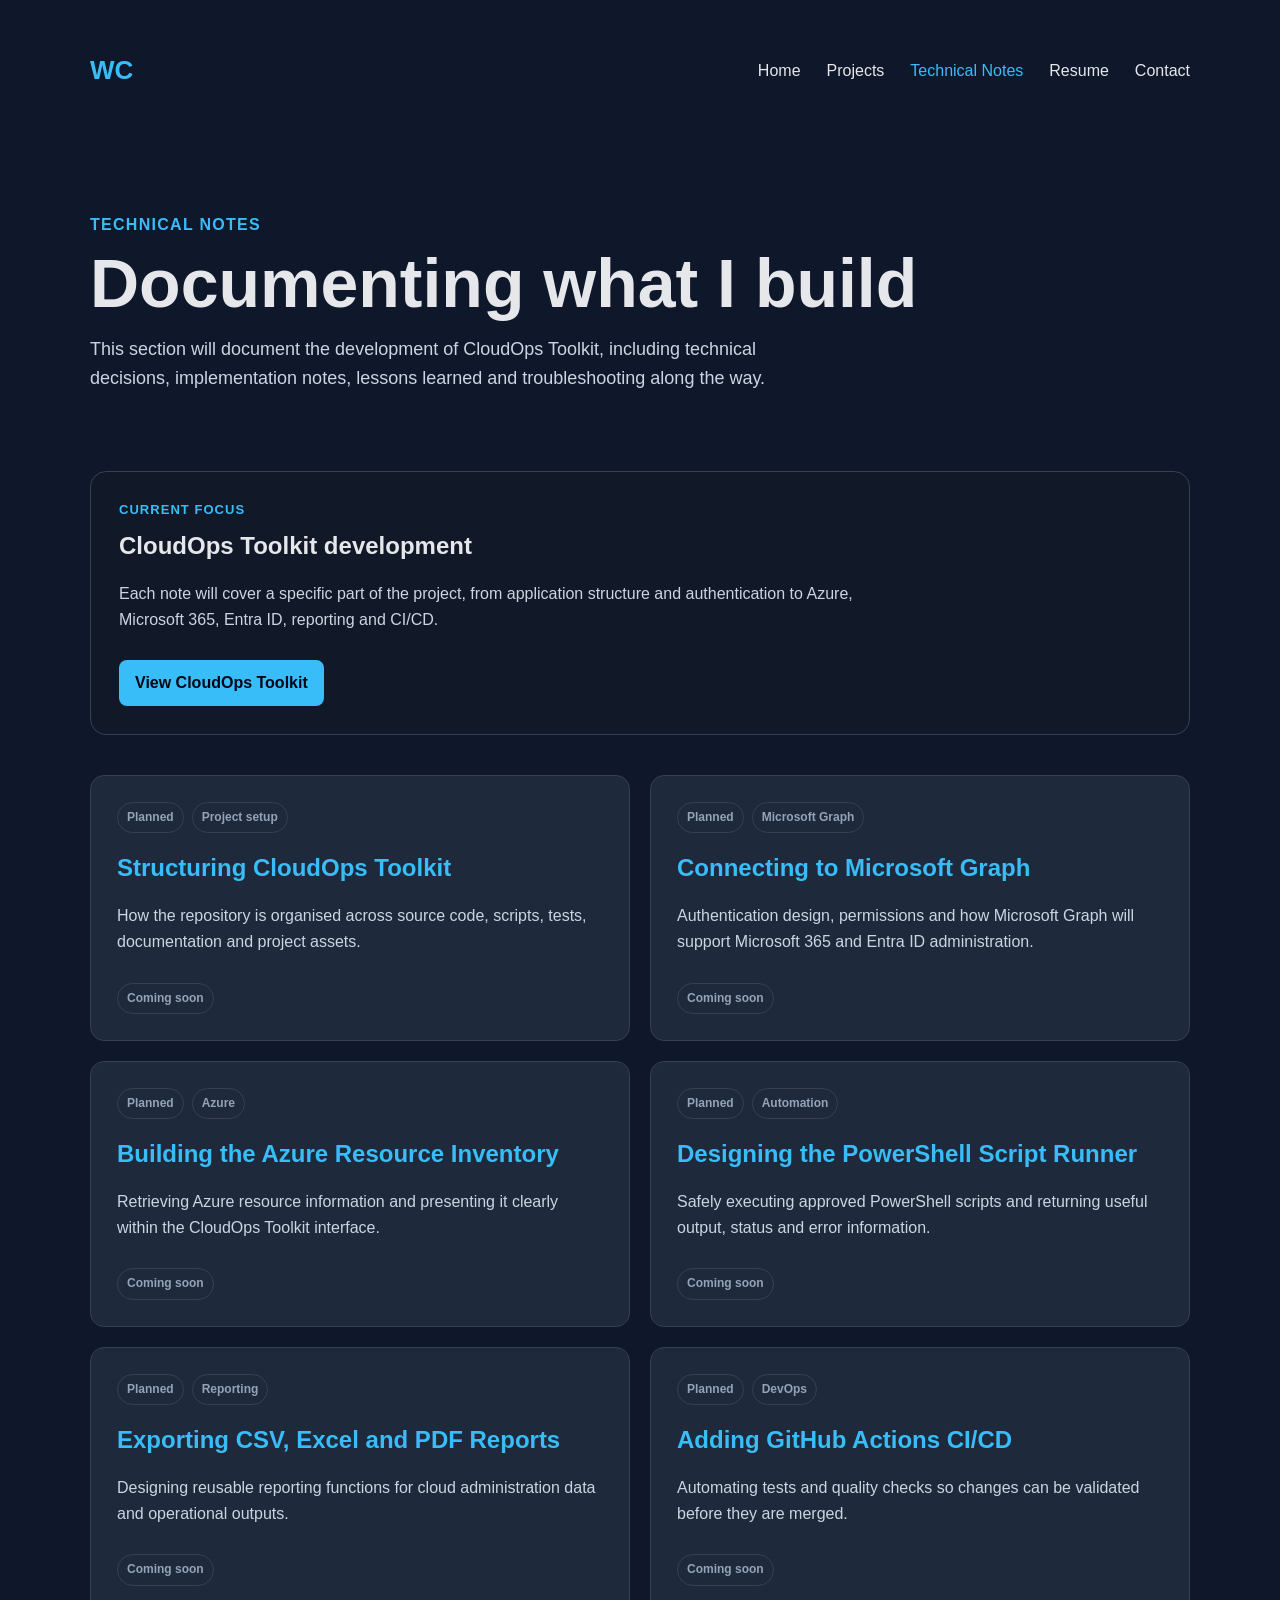
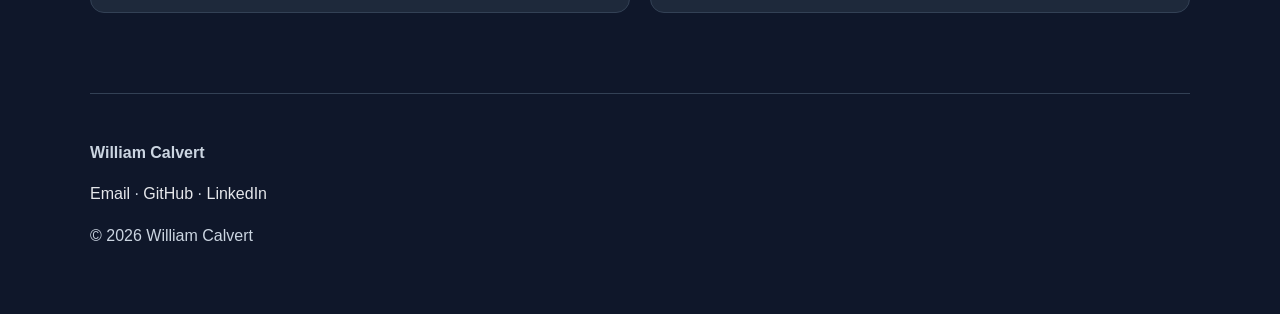
==== blog.html @ 7871020f "Build technical notes page" ====
<!DOCTYPE html>
<html lang="en">
<head>
  <meta charset="UTF-8" />
  <meta name="viewport" content="width=device-width, initial-scale=1.0" />

  <meta
    name="description"
    content="Technical notes by William Calvert covering CloudOps Toolkit, Azure, Microsoft 365, Entra ID, automation and infrastructure."
  />

  <title>Technical Notes | William Calvert</title>
  <link rel="stylesheet" href="style.css" />
</head>

<body>

  <main class="container">

    <nav>
      <a href="index.html" class="logo" aria-label="William Calvert homepage">
        WC
      </a>

      <ul>
        <li><a href="index.html">Home</a></li>
        <li><a href="projects.html">Projects</a></li>
        <li><a href="blog.html" aria-current="page">Technical Notes</a></li>
        <li><a href="resume.html">Resume</a></li>
        <li><a href="contact.html">Contact</a></li>
      </ul>
    </nav>

    <section class="page-header">
      <p class="eyebrow">Technical notes</p>

      <h1>Documenting what I build</h1>

      <p class="intro">
        This section will document the development of CloudOps Toolkit,
        including technical decisions, implementation notes, lessons learned
        and troubleshooting along the way.
      </p>
    </section>

    <section class="notes-intro">
      <p class="section-label">Current focus</p>
      <h2>CloudOps Toolkit development</h2>

      <p>
        Each note will cover a specific part of the project, from application
        structure and authentication to Azure, Microsoft 365, Entra ID,
        reporting and CI/CD.
      </p>

      <a href="projects/cloudops-toolkit.html" class="btn">
        View CloudOps Toolkit
      </a>
    </section>

    <section class="notes-grid">

      <article class="note-card">
        <div class="note-meta">
          <span>Planned</span>
          <span>Project setup</span>
        </div>

        <h2>Structuring CloudOps Toolkit</h2>

        <p>
          How the repository is organised across source code, scripts,
          tests, documentation and project assets.
        </p>

        <span class="note-status">Coming soon</span>
      </article>

      <article class="note-card">
        <div class="note-meta">
          <span>Planned</span>
          <span>Microsoft Graph</span>
        </div>

        <h2>Connecting to Microsoft Graph</h2>

        <p>
          Authentication design, permissions and how Microsoft Graph will
          support Microsoft 365 and Entra ID administration.
        </p>

        <span class="note-status">Coming soon</span>
      </article>

      <article class="note-card">
        <div class="note-meta">
          <span>Planned</span>
          <span>Azure</span>
        </div>

        <h2>Building the Azure Resource Inventory</h2>

        <p>
          Retrieving Azure resource information and presenting it clearly
          within the CloudOps Toolkit interface.
        </p>

        <span class="note-status">Coming soon</span>
      </article>

      <article class="note-card">
        <div class="note-meta">
          <span>Planned</span>
          <span>Automation</span>
        </div>

        <h2>Designing the PowerShell Script Runner</h2>

        <p>
          Safely executing approved PowerShell scripts and returning useful
          output, status and error information.
        </p>

        <span class="note-status">Coming soon</span>
      </article>

      <article class="note-card">
        <div class="note-meta">
          <span>Planned</span>
          <span>Reporting</span>
        </div>

        <h2>Exporting CSV, Excel and PDF Reports</h2>

        <p>
          Designing reusable reporting functions for cloud administration
          data and operational outputs.
        </p>

        <span class="note-status">Coming soon</span>
      </article>

      <article class="note-card">
        <div class="note-meta">
          <span>Planned</span>
          <span>DevOps</span>
        </div>

        <h2>Adding GitHub Actions CI/CD</h2>

        <p>
          Automating tests and quality checks so changes can be validated
          before they are merged.
        </p>

        <span class="note-status">Coming soon</span>
      </article>

    </section>

    <footer>
      <p><strong>William Calvert</strong></p>

      <p>
        <a href="mailto:William-calvert@hotmail.co.uk">Email</a>
        ·
        <a
          href="https://github.com/Mysticeel"
          target="_blank"
          rel="noopener noreferrer"
        >
          GitHub
        </a>
        ·
        <a
          href="https://www.linkedin.com/in/william-calvert-b155931b8"
          target="_blank"
          rel="noopener noreferrer"
        >
          LinkedIn
        </a>
      </p>

      <p>© 2026 William Calvert</p>
    </footer>

  </main>

</body>
</html>
---- style.css ----
* {
  box-sizing: border-box;
}

html {
  scroll-behavior: smooth;
}

body {
  margin: 0;
  font-family: Arial, Helvetica, sans-serif;
  background: #0f172a;
  color: #e5e7eb;
  line-height: 1.6;
}

img {
  max-width: 100%;
}

.container {
  width: min(1100px, 92%);
  margin: 0 auto;
  padding: 50px 0;
}

/* Navigation */

nav {
  display: flex;
  justify-content: space-between;
  align-items: center;
  gap: 24px;
  margin-bottom: 80px;
}

.logo {
  color: #38bdf8;
  font-size: 26px;
  font-weight: 700;
  text-decoration: none;
}

nav ul {
  display: flex;
  flex-wrap: wrap;
  gap: 26px;
  margin: 0;
  padding: 0;
  list-style: none;
}

nav a,
footer a {
  color: #e5e7eb;
  text-decoration: none;
}

nav a:hover,
nav a[aria-current="page"],
footer a:hover {
  color: #38bdf8;
}

/* Typography */

.eyebrow,
.section-label {
  color: #38bdf8;
  font-weight: 700;
  letter-spacing: 0.08em;
  text-transform: uppercase;
}

.eyebrow {
  margin: 0 0 12px;
}

.section-label {
  margin: 0 0 6px;
  font-size: 13px;
}

h1 {
  margin: 0;
  font-size: clamp(46px, 7vw, 78px);
  line-height: 1;
}

h2 {
  margin-top: 70px;
  padding-bottom: 12px;
  border-bottom: 1px solid #334155;
}

h3 {
  margin-top: 0;
}

.intro {
  max-width: 720px;
  color: #cbd5e1;
  font-size: 18px;
}

/* Buttons and links */

.buttons {
  display: flex;
  flex-wrap: wrap;
  gap: 12px;
  margin-top: 28px;
}

.btn {
  display: inline-block;
  padding: 10px 16px;
  border-radius: 8px;
  background: #38bdf8;
  color: #020617;
  font-weight: 700;
  text-decoration: none;
  transition: 0.2s ease;
}

.btn.secondary {
  border: 1px solid #475569;
  background: transparent;
  color: #e5e7eb;
}

.btn:hover {
  transform: translateY(-2px);
}

.text-link,
.project-link {
  color: #38bdf8;
  font-weight: 700;
  text-decoration: none;
}

.project-link {
  display: inline-block;
  margin-top: 18px;
}

.text-link:hover,
.project-link:hover {
  text-decoration: underline;
}

/* Homepage hero */

.hero {
  display: grid;
  grid-template-columns: minmax(0, 2fr) minmax(260px, 1fr);
  gap: 50px;
  align-items: center;
  padding: 70px 0;
}

.hero-text {
  min-width: 0;
}

.status-card,
.card,
.highlight-card,
.timeline-item,
.cert {
  padding: 22px;
  border: 1px solid #334155;
  border-radius: 14px;
  background: #1e293b;
  transition: 0.2s ease;
}

.status-card:hover,
.card:hover,
.highlight-card:hover,
.timeline-item:hover,
.cert:hover {
  transform: translateY(-4px);
  border-color: #38bdf8;
}

.status-dot {
  color: #38bdf8;
  font-weight: 700;
}

.status-card h2 {
  margin-top: 18px;
  padding: 0;
  border: 0;
  font-size: 22px;
}

.status-card p,
.card p,
.highlight-card p,
.timeline-item p,
.cert p,
footer {
  color: #cbd5e1;
}

/* About section */

.about-section {
  display: grid;
  grid-template-columns: minmax(220px, 320px) 1fr;
  gap: 50px;
  align-items: center;
  margin-top: 70px;
}

.about-image-wrapper {
  padding: 10px;
  border: 1px solid #334155;
  border-radius: 16px;
  background: #1e293b;
}

.about-image {
  display: block;
  width: 100%;
  aspect-ratio: 1 / 1;
  border-radius: 10px;
  object-fit: cover;
  filter: grayscale(100%);
}

.about-content h2 {
  margin-top: 0;
}

.about-content p {
  color: #cbd5e1;
  font-size: 17px;
}

/* Section headings */

.section-heading {
  display: flex;
  justify-content: space-between;
  align-items: end;
  gap: 24px;
  margin-top: 70px;
  padding-bottom: 12px;
  border-bottom: 1px solid #334155;
}

.section-heading h2 {
  margin: 0;
  padding: 0;
  border: 0;
}

/* Grids */

.stack-grid,
.expertise-grid,
.highlight-grid,
.cert-grid {
  display: grid;
  gap: 20px;
  margin-top: 30px;
}

.stack-grid {
  grid-template-columns: repeat(auto-fit, minmax(150px, 1fr));
  gap: 15px;
  margin-top: 25px;
}

.expertise-grid,
.highlight-grid {
  grid-template-columns: repeat(auto-fit, minmax(280px, 1fr));
}

.cert-grid {
  grid-template-columns: repeat(auto-fit, minmax(220px, 1fr));
}

.stack-item {
  padding: 14px;
  border: 1px solid #334155;
  border-radius: 10px;
  background: #111827;
  text-align: center;
  font-weight: 600;
  transition: 0.2s ease;
}

.stack-item:hover {
  transform: translateY(-3px);
  border-color: #38bdf8;
  color: #38bdf8;
}

/* Tags */

.tags {
  display: flex;
  flex-wrap: wrap;
  gap: 8px;
  margin-top: 14px;
}

.tags span {
  padding: 5px 9px;
  border: 1px solid #334155;
  border-radius: 999px;
  color: #38bdf8;
  font-size: 13px;
}

.large-tags span {
  padding: 8px 12px;
  font-size: 14px;
}

/* Timeline */

.timeline {
  display: grid;
  gap: 18px;
  margin-top: 30px;
}

.timeline-item span {
  color: #38bdf8;
  font-weight: 700;
}

.cert h3,
.card h3,
.highlight-card h3,
.timeline-item h3,
.status-card h3 {
  color: #38bdf8;
}

/* Certifications */

.cert span {
  display: inline-block;
  margin-top: 12px;
  padding: 6px 12px;
  border-radius: 999px;
  font-size: 13px;
  font-weight: 600;
}

.completed span {
  background: #14532d;
  color: #bbf7d0;
}

.progress span {
  background: #78350f;
  color: #fde68a;
}

.planned span {
  background: #1e3a8a;
  color: #bfdbfe;
}

/* Standard page header */

.page-header,
.project-hero {
  max-width: 900px;
  padding: 40px 0 20px;
}

.page-header h1,
.project-hero h1 {
  font-size: clamp(42px, 6vw, 68px);
}

/* Projects page */

.project-summary {
  display: grid;
  grid-template-columns: minmax(0, 1fr) auto;
  gap: 40px;
  align-items: center;
  margin-top: 40px;
  padding: 36px;
  border: 1px solid #334155;
  border-radius: 18px;
  background: #1e293b;
  transition: 0.25s ease;
}

.project-summary:hover {
  transform: translateY(-4px);
  border-color: #38bdf8;
}

.project-summary > div:first-child {
  max-width: 780px;
}

.project-summary h2 {
  margin: 0;
  padding: 0;
  border: 0;
  color: #38bdf8;
}

.project-summary p {
  color: #cbd5e1;
}

.featured-project {
  border-color: #0ea5e9;
}

.project-actions {
  display: flex;
  flex-direction: column;
  gap: 14px;
  min-width: 180px;
}

/* CloudOps Toolkit detail page */

.project-detail {
  max-width: 900px;
  margin-top: 70px;
}

.project-detail h2 {
  margin-bottom: 20px;
}

.project-detail p,
.project-detail li {
  color: #cbd5e1;
}

.detail-list {
  margin: 0;
  padding-left: 20px;
  color: #cbd5e1;
}

.detail-list li {
  margin-bottom: 8px;
}

.module-grid {
  display: grid;
  grid-template-columns: repeat(auto-fit, minmax(220px, 1fr));
  gap: 14px;
  margin-top: 24px;
}

.module-card {
  padding: 16px;
  border: 1px solid #334155;
  border-radius: 10px;
  background: #111827;
  transition: 0.2s ease;
}

.module-card:hover {
  transform: translateY(-3px);
  border-color: #38bdf8;
}

.code-block {
  overflow-x: auto;
  padding: 22px;
  border: 1px solid #334155;
  border-radius: 12px;
  background: #020617;
  color: #cbd5e1;
  line-height: 1.7;
}

/* Footer */

footer {
  margin-top: 80px;
  padding-top: 30px;
  border-top: 1px solid #334155;
}

/* Responsive */

@media (max-width: 800px) {
  nav {
    flex-direction: column;
    align-items: flex-start;
    margin-bottom: 40px;
  }

  nav ul {
    gap: 16px;
  }

  .hero {
    grid-template-columns: 1fr;
    padding: 40px 0;
  }

  .about-section {
    grid-template-columns: 1fr;
  }

  .about-image-wrapper {
    max-width: 320px;
  }
}

@media (max-width: 700px) {
  .project-summary {
    grid-template-columns: 1fr;
    padding: 24px;
  }

  .project-actions {
    width: 100%;
  }

  .project-actions .btn {
    text-align: center;
  }
}

@media (max-width: 650px) {
  .container {
    width: min(94%, 1100px);
    padding: 28px 0;
  }

  h1 {
    font-size: 44px;
  }

  h2 {
    margin-top: 54px;
  }

  .section-heading {
    flex-direction: column;
    align-items: flex-start;
  }

  .expertise-grid,
  .highlight-grid,
  .cert-grid {
    grid-template-columns: 1fr;
  }
}

.resume-section {
  max-width: 950px;
  margin-top: 70px;
}

.resume-section > p {
  color: #cbd5e1;
}

.resume-role {
  margin-top: 24px;
  padding: 26px;
  border: 1px solid #334155;
  border-radius: 14px;
  background: #1e293b;
}

.resume-role-header {
  display: flex;
  justify-content: space-between;
  align-items: flex-start;
  gap: 24px;
  margin-bottom: 18px;
}

.resume-role-header h3 {
  margin-bottom: 2px;
  color: #38bdf8;
}

.resume-role-header span {
  color: #94a3b8;
  font-weight: 700;
  white-space: nowrap;
}

.company-name {
  margin: 0;
  color: #cbd5e1;
}

.resume-skills-grid {
  display: grid;
  grid-template-columns: repeat(auto-fit, minmax(260px, 1fr));
  gap: 18px;
  margin-top: 28px;
}

.resume-skill-group {
  padding: 20px;
  border: 1px solid #334155;
  border-radius: 12px;
  background: #111827;
}

.resume-skill-group h3 {
  color: #38bdf8;
}

.resume-skill-group p {
  margin-bottom: 0;
  color: #cbd5e1;
}

@media (max-width: 700px) {
  .resume-role-header {
    flex-direction: column;
    gap: 6px;
  }

  .resume-role-header span {
    white-space: normal;
  }
}

.contact-grid {
  display: grid;
  grid-template-columns: repeat(2, minmax(0, 1fr));
  gap: 20px;
  margin-top: 40px;
}

.contact-card {
  padding: 26px;
  border: 1px solid #334155;
  border-radius: 14px;
  background: #1e293b;
  transition: 0.2s ease;
}

.contact-card:hover {
  transform: translateY(-4px);
  border-color: #38bdf8;
}

.contact-card h2 {
  margin: 0 0 12px;
  padding: 0;
  border: 0;
  color: #38bdf8;
  font-size: 24px;
}

.contact-card p {
  color: #cbd5e1;
}

.contact-card .btn {
  margin-top: 12px;
}

.contact-cta {
  margin-top: 70px;
  padding: 30px;
  border: 1px solid #334155;
  border-radius: 16px;
  background: #111827;
}

.contact-cta h2 {
  margin: 0;
  padding: 0;
  border: 0;
}

.contact-cta > p:not(.section-label) {
  max-width: 750px;
  color: #cbd5e1;
}

@media (max-width: 700px) {
  .contact-grid {
    grid-template-columns: 1fr;
  }
}

.notes-intro {
  margin-top: 40px;
  padding: 28px;
  border: 1px solid #334155;
  border-radius: 16px;
  background: #111827;
}

.notes-intro h2 {
  margin: 0 0 12px;
  padding: 0;
  border: 0;
}

.notes-intro p:not(.section-label) {
  max-width: 780px;
  color: #cbd5e1;
}

.notes-intro .btn {
  margin-top: 12px;
}

.notes-grid {
  display: grid;
  grid-template-columns: repeat(2, minmax(0, 1fr));
  gap: 20px;
  margin-top: 40px;
}

.note-card {
  padding: 26px;
  border: 1px solid #334155;
  border-radius: 14px;
  background: #1e293b;
  transition: 0.2s ease;
}

.note-card:hover {
  transform: translateY(-4px);
  border-color: #38bdf8;
}

.note-card h2 {
  margin: 16px 0 10px;
  padding: 0;
  border: 0;
  color: #38bdf8;
  font-size: 24px;
}

.note-card p {
  color: #cbd5e1;
}

.note-meta {
  display: flex;
  flex-wrap: wrap;
  gap: 8px;
}

.note-meta span,
.note-status {
  display: inline-block;
  padding: 5px 9px;
  border: 1px solid #334155;
  border-radius: 999px;
  color: #94a3b8;
  font-size: 12px;
  font-weight: 700;
}

.note-status {
  margin-top: 12px;
}

@media (max-width: 700px) {
  .notes-grid {
    grid-template-columns: 1fr;
  }
}
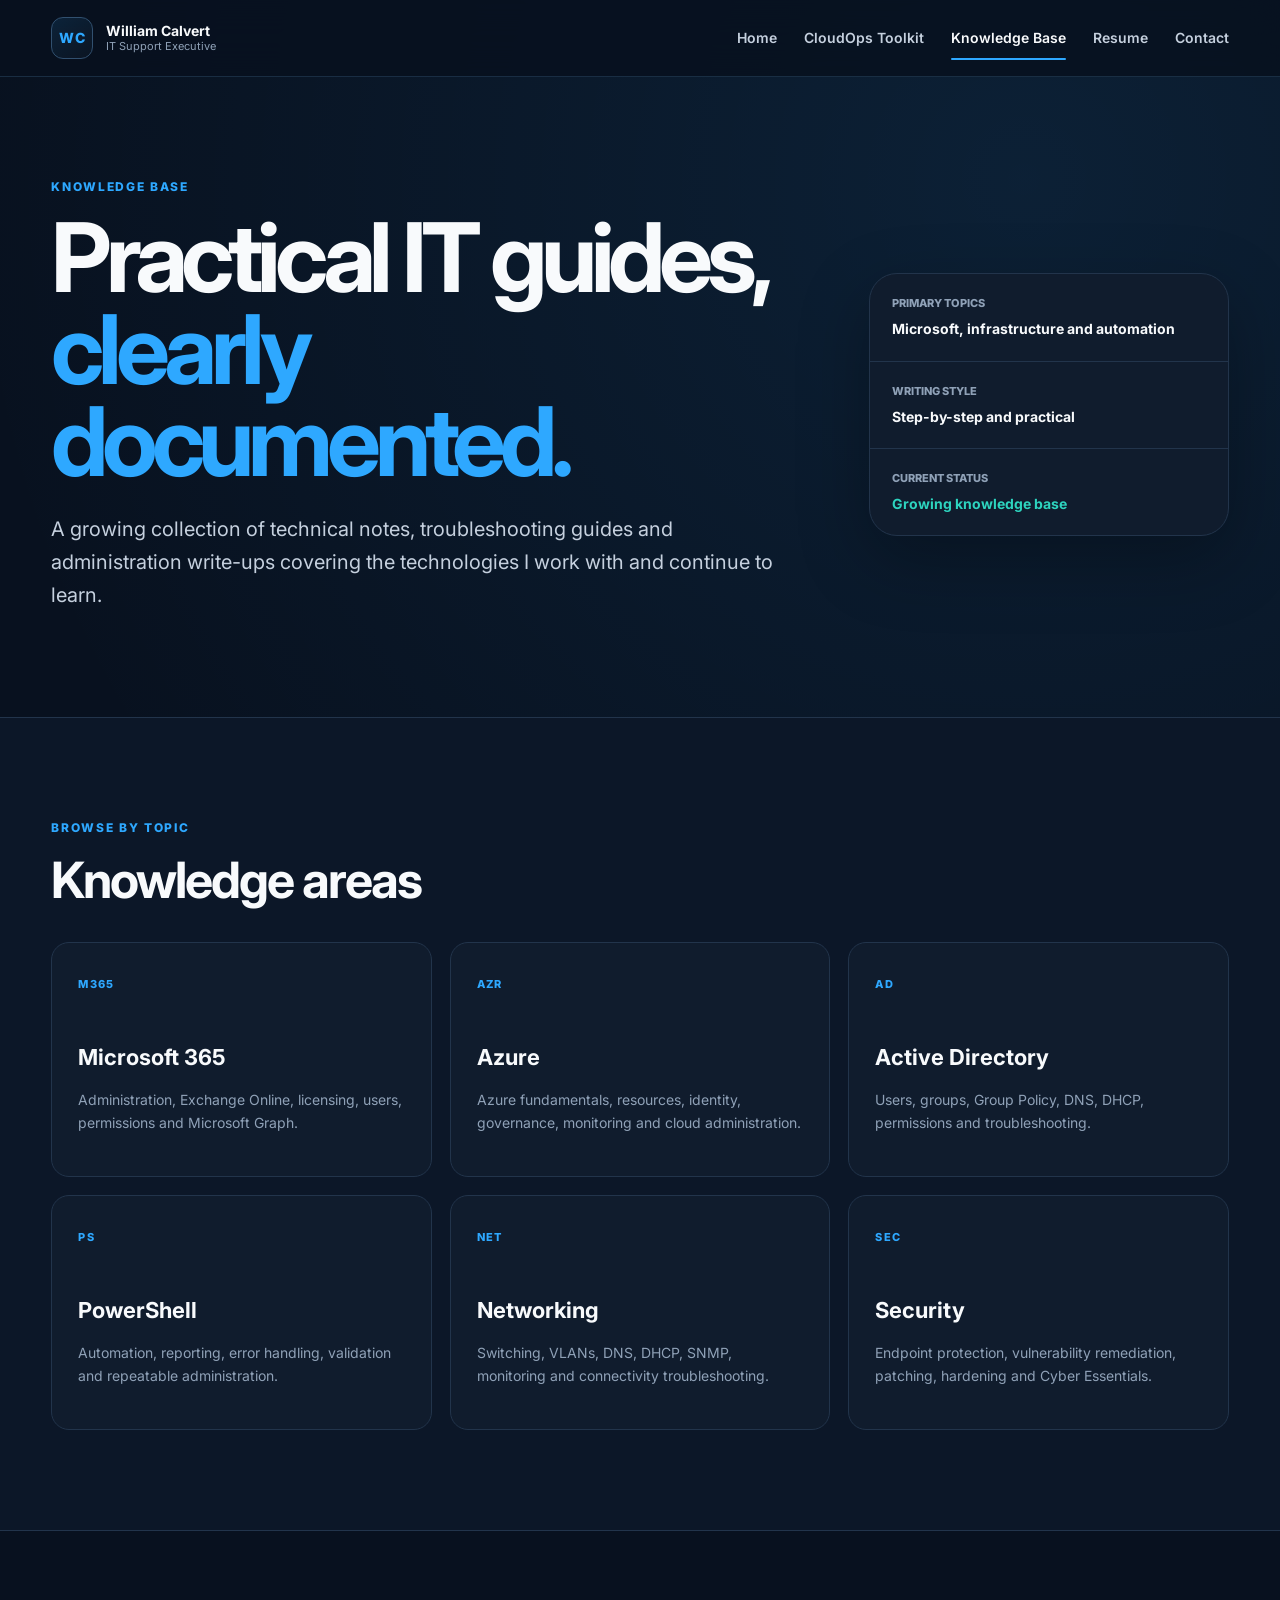
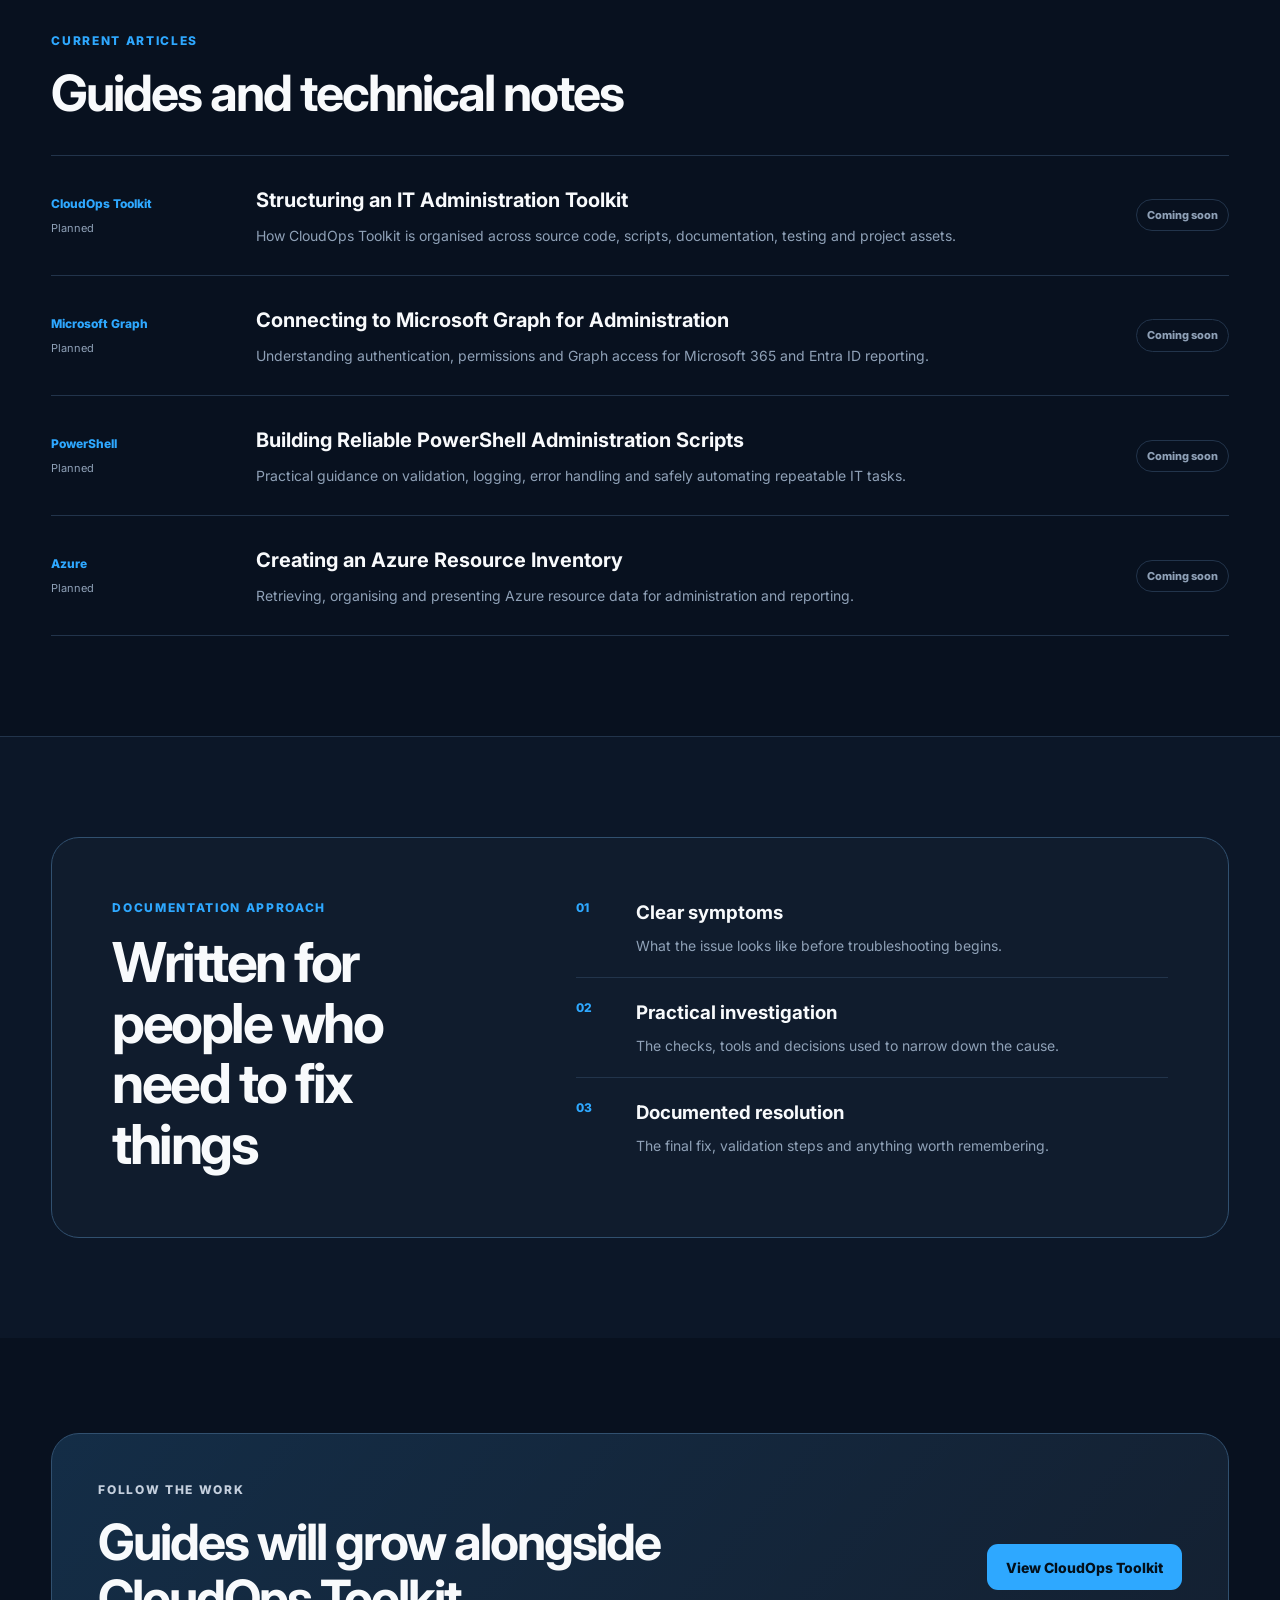
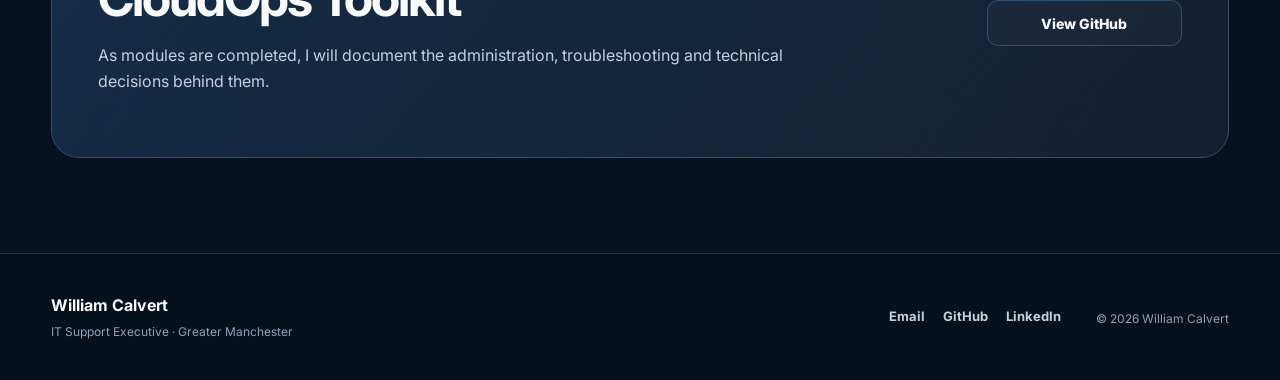
==== commit 86aa4493: "Redesign knowledge base" ====
--- a/blog.html
+++ b/blog.html
@@ -6,164 +6,349 @@
 
   <meta
     name="description"
-    content="Technical notes by William Calvert covering CloudOps Toolkit, Azure, Microsoft 365, Entra ID, automation and infrastructure."
+    content="William Calvert's IT knowledge base covering Microsoft 365, Azure, Active Directory, PowerShell, networking, security and automation."
   />
 
-  <title>Technical Notes | William Calvert</title>
+  <title>Knowledge Base | William Calvert</title>
+
+  <link rel="preconnect" href="https://fonts.googleapis.com" />
+  <link rel="preconnect" href="https://fonts.gstatic.com" crossorigin />
+
+  <link
+    href="https://fonts.googleapis.com/css2?family=Inter:wght@400;500;600;700;800&display=swap"
+    rel="stylesheet"
+  />
+
+  <link rel="icon" href="assets/favicon.svg" type="image/svg+xml" />
   <link rel="stylesheet" href="style.css" />
 </head>
 
 <body>
 
-  <main class="container">
-
-    <nav>
-      <a href="index.html" class="logo" aria-label="William Calvert homepage">
-        WC
+  <header class="site-header">
+    <div class="shell nav-shell">
+
+      <a href="index.html" class="brand" aria-label="William Calvert homepage">
+        <span class="brand-mark">WC</span>
+
+        <span class="brand-text">
+          <strong>William Calvert</strong>
+          <small>IT Support Executive</small>
+        </span>
       </a>
 
-      <ul>
-        <li><a href="index.html">Home</a></li>
-        <li><a href="projects.html">Projects</a></li>
-        <li><a href="blog.html" aria-current="page">Technical Notes</a></li>
-        <li><a href="resume.html">Resume</a></li>
-        <li><a href="contact.html">Contact</a></li>
-      </ul>
-    </nav>
-
-    <section class="page-header">
-      <p class="eyebrow">Technical notes</p>
-
-      <h1>Documenting what I build</h1>
-
-      <p class="intro">
-        This section will document the development of CloudOps Toolkit,
-        including technical decisions, implementation notes, lessons learned
-        and troubleshooting along the way.
-      </p>
-    </section>
-
-    <section class="notes-intro">
-      <p class="section-label">Current focus</p>
-      <h2>CloudOps Toolkit development</h2>
-
-      <p>
-        Each note will cover a specific part of the project, from application
-        structure and authentication to Azure, Microsoft 365, Entra ID,
-        reporting and CI/CD.
-      </p>
-
-      <a href="projects/cloudops-toolkit.html" class="btn">
-        View CloudOps Toolkit
-      </a>
-    </section>
-
-    <section class="notes-grid">
-
-      <article class="note-card">
-        <div class="note-meta">
-          <span>Planned</span>
-          <span>Project setup</span>
-        </div>
-
-        <h2>Structuring CloudOps Toolkit</h2>
-
-        <p>
-          How the repository is organised across source code, scripts,
-          tests, documentation and project assets.
-        </p>
-
-        <span class="note-status">Coming soon</span>
-      </article>
-
-      <article class="note-card">
-        <div class="note-meta">
-          <span>Planned</span>
-          <span>Microsoft Graph</span>
-        </div>
-
-        <h2>Connecting to Microsoft Graph</h2>
-
-        <p>
-          Authentication design, permissions and how Microsoft Graph will
-          support Microsoft 365 and Entra ID administration.
-        </p>
-
-        <span class="note-status">Coming soon</span>
-      </article>
-
-      <article class="note-card">
-        <div class="note-meta">
-          <span>Planned</span>
-          <span>Azure</span>
-        </div>
-
-        <h2>Building the Azure Resource Inventory</h2>
-
-        <p>
-          Retrieving Azure resource information and presenting it clearly
-          within the CloudOps Toolkit interface.
-        </p>
-
-        <span class="note-status">Coming soon</span>
-      </article>
-
-      <article class="note-card">
-        <div class="note-meta">
-          <span>Planned</span>
-          <span>Automation</span>
-        </div>
-
-        <h2>Designing the PowerShell Script Runner</h2>
-
-        <p>
-          Safely executing approved PowerShell scripts and returning useful
-          output, status and error information.
-        </p>
-
-        <span class="note-status">Coming soon</span>
-      </article>
-
-      <article class="note-card">
-        <div class="note-meta">
-          <span>Planned</span>
-          <span>Reporting</span>
-        </div>
-
-        <h2>Exporting CSV, Excel and PDF Reports</h2>
-
-        <p>
-          Designing reusable reporting functions for cloud administration
-          data and operational outputs.
-        </p>
-
-        <span class="note-status">Coming soon</span>
-      </article>
-
-      <article class="note-card">
-        <div class="note-meta">
-          <span>Planned</span>
-          <span>DevOps</span>
-        </div>
-
-        <h2>Adding GitHub Actions CI/CD</h2>
-
-        <p>
-          Automating tests and quality checks so changes can be validated
-          before they are merged.
-        </p>
-
-        <span class="note-status">Coming soon</span>
-      </article>
-
-    </section>
-
-    <footer>
-      <p><strong>William Calvert</strong></p>
-
-      <p>
+      <button
+        class="nav-toggle"
+        type="button"
+        aria-label="Open navigation"
+        aria-expanded="false"
+        aria-controls="site-navigation"
+      >
+        <span></span>
+        <span></span>
+        <span></span>
+      </button>
+
+      <nav id="site-navigation" class="site-navigation">
+        <a href="index.html">Home</a>
+        <a href="projects.html">CloudOps Toolkit</a>
+        <a href="blog.html" aria-current="page">Knowledge Base</a>
+        <a href="resume.html">Resume</a>
+        <a href="contact.html">Contact</a>
+      </nav>
+
+    </div>
+  </header>
+
+  <main>
+
+    <section class="kb-hero">
+      <div class="shell kb-hero-grid">
+
+        <div>
+          <p class="kicker">Knowledge base</p>
+
+          <h1>
+            Practical IT guides,
+            <span>clearly documented.</span>
+          </h1>
+
+          <p class="kb-summary">
+            A growing collection of technical notes, troubleshooting guides
+            and administration write-ups covering the technologies I work with
+            and continue to learn.
+          </p>
+        </div>
+
+        <aside class="kb-summary-panel">
+          <div>
+            <span>Primary topics</span>
+            <strong>Microsoft, infrastructure and automation</strong>
+          </div>
+
+          <div>
+            <span>Writing style</span>
+            <strong>Step-by-step and practical</strong>
+          </div>
+
+          <div>
+            <span>Current status</span>
+            <strong class="active-status">Growing knowledge base</strong>
+          </div>
+        </aside>
+
+      </div>
+    </section>
+
+    <section class="kb-categories-section">
+      <div class="shell">
+
+        <div class="section-heading-row">
+          <div>
+            <p class="section-kicker">Browse by topic</p>
+            <h2>Knowledge areas</h2>
+          </div>
+        </div>
+
+        <div class="kb-category-grid">
+
+          <article class="kb-category-card">
+            <span class="kb-category-code">M365</span>
+            <h3>Microsoft 365</h3>
+            <p>
+              Administration, Exchange Online, licensing, users,
+              permissions and Microsoft Graph.
+            </p>
+          </article>
+
+          <article class="kb-category-card">
+            <span class="kb-category-code">AZR</span>
+            <h3>Azure</h3>
+            <p>
+              Azure fundamentals, resources, identity, governance,
+              monitoring and cloud administration.
+            </p>
+          </article>
+
+          <article class="kb-category-card">
+            <span class="kb-category-code">AD</span>
+            <h3>Active Directory</h3>
+            <p>
+              Users, groups, Group Policy, DNS, DHCP,
+              permissions and troubleshooting.
+            </p>
+          </article>
+
+          <article class="kb-category-card">
+            <span class="kb-category-code">PS</span>
+            <h3>PowerShell</h3>
+            <p>
+              Automation, reporting, error handling,
+              validation and repeatable administration.
+            </p>
+          </article>
+
+          <article class="kb-category-card">
+            <span class="kb-category-code">NET</span>
+            <h3>Networking</h3>
+            <p>
+              Switching, VLANs, DNS, DHCP, SNMP,
+              monitoring and connectivity troubleshooting.
+            </p>
+          </article>
+
+          <article class="kb-category-card">
+            <span class="kb-category-code">SEC</span>
+            <h3>Security</h3>
+            <p>
+              Endpoint protection, vulnerability remediation,
+              patching, hardening and Cyber Essentials.
+            </p>
+          </article>
+
+        </div>
+
+      </div>
+    </section>
+
+    <section class="kb-guides-section">
+      <div class="shell">
+
+        <div class="section-heading-row">
+          <div>
+            <p class="section-kicker">Current articles</p>
+            <h2>Guides and technical notes</h2>
+          </div>
+        </div>
+
+        <div class="kb-guide-list">
+
+          <article class="kb-guide-row">
+            <div class="kb-guide-meta">
+              <span>CloudOps Toolkit</span>
+              <span>Planned</span>
+            </div>
+
+            <div class="kb-guide-content">
+              <h3>Structuring an IT Administration Toolkit</h3>
+
+              <p>
+                How CloudOps Toolkit is organised across source code,
+                scripts, documentation, testing and project assets.
+              </p>
+            </div>
+
+            <span class="kb-guide-state">Coming soon</span>
+          </article>
+
+          <article class="kb-guide-row">
+            <div class="kb-guide-meta">
+              <span>Microsoft Graph</span>
+              <span>Planned</span>
+            </div>
+
+            <div class="kb-guide-content">
+              <h3>Connecting to Microsoft Graph for Administration</h3>
+
+              <p>
+                Understanding authentication, permissions and Graph access
+                for Microsoft 365 and Entra ID reporting.
+              </p>
+            </div>
+
+            <span class="kb-guide-state">Coming soon</span>
+          </article>
+
+          <article class="kb-guide-row">
+            <div class="kb-guide-meta">
+              <span>PowerShell</span>
+              <span>Planned</span>
+            </div>
+
+            <div class="kb-guide-content">
+              <h3>Building Reliable PowerShell Administration Scripts</h3>
+
+              <p>
+                Practical guidance on validation, logging, error handling
+                and safely automating repeatable IT tasks.
+              </p>
+            </div>
+
+            <span class="kb-guide-state">Coming soon</span>
+          </article>
+
+          <article class="kb-guide-row">
+            <div class="kb-guide-meta">
+              <span>Azure</span>
+              <span>Planned</span>
+            </div>
+
+            <div class="kb-guide-content">
+              <h3>Creating an Azure Resource Inventory</h3>
+
+              <p>
+                Retrieving, organising and presenting Azure resource data
+                for administration and reporting.
+              </p>
+            </div>
+
+            <span class="kb-guide-state">Coming soon</span>
+          </article>
+
+        </div>
+
+      </div>
+    </section>
+
+    <section class="kb-principles-section">
+      <div class="shell">
+
+        <div class="kb-principles-card">
+
+          <div>
+            <p class="section-kicker">Documentation approach</p>
+            <h2>Written for people who need to fix things</h2>
+          </div>
+
+          <div class="kb-principles-list">
+
+            <article>
+              <span>01</span>
+              <div>
+                <h3>Clear symptoms</h3>
+                <p>What the issue looks like before troubleshooting begins.</p>
+              </div>
+            </article>
+
+            <article>
+              <span>02</span>
+              <div>
+                <h3>Practical investigation</h3>
+                <p>The checks, tools and decisions used to narrow down the cause.</p>
+              </div>
+            </article>
+
+            <article>
+              <span>03</span>
+              <div>
+                <h3>Documented resolution</h3>
+                <p>The final fix, validation steps and anything worth remembering.</p>
+              </div>
+            </article>
+
+          </div>
+
+        </div>
+
+      </div>
+    </section>
+
+    <section class="contact-banner">
+      <div class="shell">
+
+        <div class="contact-banner-inner">
+          <div>
+            <p class="section-kicker">Follow the work</p>
+            <h2>Guides will grow alongside CloudOps Toolkit</h2>
+
+            <p>
+              As modules are completed, I will document the administration,
+              troubleshooting and technical decisions behind them.
+            </p>
+          </div>
+
+          <div class="contact-banner-actions">
+            <a href="projects.html" class="button primary">
+              View CloudOps Toolkit
+            </a>
+
+            <a
+              href="https://github.com/Mysticeel"
+              target="_blank"
+              rel="noopener noreferrer"
+              class="button secondary"
+            >
+              View GitHub
+            </a>
+          </div>
+        </div>
+
+      </div>
+    </section>
+
+  </main>
+
+  <footer class="site-footer">
+    <div class="shell footer-grid">
+
+      <div>
+        <strong>William Calvert</strong>
+        <p>IT Support Executive · Greater Manchester</p>
+      </div>
+
+      <div class="footer-links">
         <a href="mailto:William-calvert@hotmail.co.uk">Email</a>
-        ·
+
         <a
           href="https://github.com/Mysticeel"
           target="_blank"
@@ -171,7 +356,7 @@
         >
           GitHub
         </a>
-        ·
+
         <a
           href="https://www.linkedin.com/in/william-calvert-b155931b8"
           target="_blank"
@@ -179,12 +364,24 @@
         >
           LinkedIn
         </a>
-      </p>
-
-      <p>© 2026 William Calvert</p>
-    </footer>
-
-  </main>
+      </div>
+
+      <p class="copyright">© 2026 William Calvert</p>
+
+    </div>
+  </footer>
+
+  <script>
+    const navToggle = document.querySelector(".nav-toggle");
+    const navigation = document.querySelector(".site-navigation");
+
+    navToggle.addEventListener("click", () => {
+      const isOpen = navToggle.getAttribute("aria-expanded") === "true";
+
+      navToggle.setAttribute("aria-expanded", String(!isOpen));
+      navigation.classList.toggle("is-open");
+    });
+  </script>
 
 </body>
 </html>
--- a/style.css
+++ b/style.css
@@ -1,3 +1,34 @@
+:root {
+  --background: #08111f;
+  --background-soft: #0c1728;
+  --surface: #101c2d;
+  --surface-raised: #142235;
+  --surface-dark: #07101d;
+
+  --border: #22344b;
+  --border-strong: #31506f;
+
+  --text: #f8fafc;
+  --text-soft: #c5d0de;
+  --muted: #8fa1b7;
+
+  --accent: #2ea8ff;
+  --accent-strong: #0284c7;
+  --accent-soft: rgba(46, 168, 255, 0.12);
+
+  --success: #2dd4bf;
+  --warning: #f59e0b;
+
+  --shadow:
+    0 24px 70px rgba(0, 0, 0, 0.28);
+
+  --radius-small: 10px;
+  --radius-medium: 18px;
+  --radius-large: 28px;
+
+  --shell: 1180px;
+}
+
 * {
   box-sizing: border-box;
 }
@@ -8,773 +39,1365 @@
 
 body {
   margin: 0;
-  font-family: Arial, Helvetica, sans-serif;
-  background: #0f172a;
-  color: #e5e7eb;
-  line-height: 1.6;
+  background:
+    radial-gradient(
+      circle at 80% 5%,
+      rgba(46, 168, 255, 0.1),
+      transparent 30%
+    ),
+    var(--background);
+  color: var(--text);
+  font-family: "Inter", sans-serif;
+  line-height: 1.65;
 }
 
 img {
   max-width: 100%;
 }
 
-.container {
-  width: min(1100px, 92%);
+a {
+  color: inherit;
+}
+
+button,
+a {
+  -webkit-tap-highlight-color: transparent;
+}
+
+.shell {
+  width: min(var(--shell), 92%);
   margin: 0 auto;
-  padding: 50px 0;
-}
-
-/* Navigation */
-
-nav {
-  display: flex;
+}
+
+/* Header */
+
+.site-header {
+  position: sticky;
+  top: 0;
+  z-index: 100;
+  border-bottom: 1px solid rgba(49, 80, 111, 0.45);
+  background: rgba(8, 17, 31, 0.86);
+  backdrop-filter: blur(18px);
+}
+
+.nav-shell {
+  display: flex;
+  align-items: center;
   justify-content: space-between;
+  min-height: 76px;
+  gap: 30px;
+}
+
+.brand {
+  display: inline-flex;
   align-items: center;
-  gap: 24px;
-  margin-bottom: 80px;
-}
-
-.logo {
-  color: #38bdf8;
-  font-size: 26px;
+  gap: 13px;
+  text-decoration: none;
+}
+
+.brand-mark {
+  display: grid;
+  place-items: center;
+  width: 42px;
+  height: 42px;
+  border: 1px solid var(--border-strong);
+  border-radius: 12px;
+  background:
+    linear-gradient(
+      145deg,
+      var(--accent-soft),
+      rgba(255, 255, 255, 0.02)
+    );
+  color: var(--accent);
+  font-size: 14px;
+  font-weight: 800;
+  letter-spacing: 0.04em;
+}
+
+.brand-text {
+  display: flex;
+  flex-direction: column;
+  line-height: 1.25;
+}
+
+.brand-text strong {
+  font-size: 14px;
+}
+
+.brand-text small {
+  color: var(--muted);
+  font-size: 11px;
+}
+
+.site-navigation {
+  display: flex;
+  align-items: center;
+  gap: 27px;
+}
+
+.site-navigation a {
+  position: relative;
+  color: var(--text-soft);
+  font-size: 14px;
+  font-weight: 600;
+  text-decoration: none;
+}
+
+.site-navigation a:hover,
+.site-navigation a[aria-current="page"] {
+  color: var(--text);
+}
+
+.site-navigation a[aria-current="page"]::after {
+  content: "";
+  position: absolute;
+  right: 0;
+  bottom: -10px;
+  left: 0;
+  height: 2px;
+  border-radius: 10px;
+  background: var(--accent);
+}
+
+.nav-toggle {
+  display: none;
+  width: 42px;
+  height: 42px;
+  padding: 10px;
+  border: 1px solid var(--border);
+  border-radius: 10px;
+  background: var(--surface);
+  cursor: pointer;
+}
+
+.nav-toggle span {
+  display: block;
+  height: 2px;
+  margin: 4px 0;
+  border-radius: 10px;
+  background: var(--text);
+}
+
+/* Shared typography */
+
+.kicker,
+.section-kicker {
+  margin: 0 0 14px;
+  color: var(--accent);
+  font-size: 12px;
+  font-weight: 800;
+  letter-spacing: 0.14em;
+  text-transform: uppercase;
+}
+
+.section-intro {
+  max-width: 760px;
+}
+
+.section-intro h2,
+.section-heading-row h2,
+.toolkit-copy h2,
+.contact-banner h2 {
+  margin: 0;
+  font-size: clamp(32px, 4vw, 50px);
+  line-height: 1.12;
+  letter-spacing: -0.04em;
+}
+
+.section-intro > p:last-child,
+.contact-banner p,
+.toolkit-copy > p,
+.section-heading-row + p {
+  color: var(--text-soft);
+}
+
+.section-heading-row {
+  display: flex;
+  align-items: flex-end;
+  justify-content: space-between;
+  gap: 30px;
+  margin-bottom: 34px;
+}
+
+.text-link {
+  color: var(--accent);
   font-weight: 700;
   text-decoration: none;
 }
 
-nav ul {
-  display: flex;
-  flex-wrap: wrap;
-  gap: 26px;
+.text-link:hover {
+  text-decoration: underline;
+}
+
+/* Buttons */
+
+.button {
+  display: inline-flex;
+  align-items: center;
+  justify-content: center;
+  min-height: 46px;
+  padding: 0 18px;
+  border: 1px solid transparent;
+  border-radius: 11px;
+  font-size: 14px;
+  font-weight: 800;
+  text-decoration: none;
+  transition:
+    transform 0.2s ease,
+    border-color 0.2s ease,
+    background 0.2s ease;
+}
+
+.button:hover {
+  transform: translateY(-2px);
+}
+
+.button.primary {
+  background: var(--accent);
+  color: #03101b;
+}
+
+.button.primary:hover {
+  background: #62bdff;
+}
+
+.button.secondary {
+  border-color: var(--border-strong);
+  background: rgba(255, 255, 255, 0.025);
+  color: var(--text);
+}
+
+.button.secondary:hover {
+  border-color: var(--accent);
+  background: var(--accent-soft);
+}
+
+/* Hero */
+
+.hero {
+  padding: 105px 0 90px;
+}
+
+.hero-grid {
+  display: grid;
+  grid-template-columns: minmax(0, 1.45fr) minmax(330px, 0.65fr);
+  gap: 80px;
+  align-items: center;
+}
+
+.hero-copy h1 {
+  max-width: 850px;
   margin: 0;
-  padding: 0;
-  list-style: none;
-}
-
-nav a,
-footer a {
-  color: #e5e7eb;
-  text-decoration: none;
-}
-
-nav a:hover,
-nav a[aria-current="page"],
-footer a:hover {
-  color: #38bdf8;
-}
-
-/* Typography */
-
-.eyebrow,
-.section-label {
-  color: #38bdf8;
-  font-weight: 700;
-  letter-spacing: 0.08em;
-  text-transform: uppercase;
-}
-
-.eyebrow {
-  margin: 0 0 12px;
-}
-
-.section-label {
-  margin: 0 0 6px;
-  font-size: 13px;
-}
-
-h1 {
-  margin: 0;
-  font-size: clamp(46px, 7vw, 78px);
-  line-height: 1;
-}
-
-h2 {
-  margin-top: 70px;
-  padding-bottom: 12px;
-  border-bottom: 1px solid #334155;
-}
-
-h3 {
-  margin-top: 0;
-}
-
-.intro {
-  max-width: 720px;
-  color: #cbd5e1;
-  font-size: 18px;
-}
-
-/* Buttons and links */
-
-.buttons {
+  font-size: clamp(54px, 7.5vw, 98px);
+  line-height: 0.97;
+  letter-spacing: -0.065em;
+}
+
+.hero-copy h1 span {
+  display: block;
+  color: var(--accent);
+}
+
+.hero-summary {
+  max-width: 730px;
+  margin: 28px 0 0;
+  color: var(--text-soft);
+  font-size: clamp(17px, 2vw, 20px);
+}
+
+.hero-actions {
   display: flex;
   flex-wrap: wrap;
   gap: 12px;
-  margin-top: 28px;
-}
-
-.btn {
-  display: inline-block;
-  padding: 10px 16px;
-  border-radius: 8px;
-  background: #38bdf8;
-  color: #020617;
+  margin-top: 34px;
+}
+
+.hero-links {
+  display: flex;
+  gap: 24px;
+  margin-top: 26px;
+}
+
+.hero-links a {
+  color: var(--muted);
+  font-size: 13px;
   font-weight: 700;
   text-decoration: none;
-  transition: 0.2s ease;
-}
-
-.btn.secondary {
-  border: 1px solid #475569;
-  background: transparent;
-  color: #e5e7eb;
-}
-
-.btn:hover {
-  transform: translateY(-2px);
-}
-
-.text-link,
-.project-link {
-  color: #38bdf8;
+}
+
+.hero-links a:hover {
+  color: var(--accent);
+}
+
+.profile-panel {
+  overflow: hidden;
+  border: 1px solid var(--border);
+  border-radius: var(--radius-large);
+  background:
+    linear-gradient(
+      160deg,
+      rgba(46, 168, 255, 0.09),
+      rgba(255, 255, 255, 0.015)
+    ),
+    var(--surface);
+  box-shadow: var(--shadow);
+}
+
+.profile-image-frame {
+  padding: 14px 14px 0;
+}
+
+.profile-image {
+  display: block;
+  width: 100%;
+  aspect-ratio: 1 / 0.95;
+  border-radius: 19px;
+  object-fit: cover;
+  object-position: center;
+  filter: saturate(0.8) contrast(1.03);
+}
+
+.profile-details {
+  padding: 22px;
+}
+
+.profile-details > div {
+  display: flex;
+  justify-content: space-between;
+  gap: 20px;
+  padding: 13px 0;
+  border-bottom: 1px solid var(--border);
+}
+
+.profile-details > div:last-child {
+  border-bottom: 0;
+}
+
+.profile-details strong {
+  text-align: right;
+  font-size: 13px;
+}
+
+.profile-label {
+  color: var(--muted);
+  font-size: 12px;
+  font-weight: 700;
+}
+
+/* Focus */
+
+.focus-section {
+  padding: 90px 0;
+  border-top: 1px solid var(--border);
+  border-bottom: 1px solid var(--border);
+  background: rgba(12, 23, 40, 0.58);
+}
+
+.focus-grid {
+  display: grid;
+  grid-template-columns: repeat(4, minmax(0, 1fr));
+  margin-top: 55px;
+  border-top: 1px solid var(--border);
+  border-left: 1px solid var(--border);
+}
+
+.focus-item {
+  min-height: 250px;
+  padding: 27px;
+  border-right: 1px solid var(--border);
+  border-bottom: 1px solid var(--border);
+}
+
+.focus-number {
+  display: inline-block;
+  margin-bottom: 35px;
+  color: var(--accent);
+  font-size: 12px;
+  font-weight: 800;
+}
+
+.focus-item h3 {
+  margin: 0;
+  font-size: 19px;
+}
+
+.focus-item p {
+  margin-bottom: 0;
+  color: var(--muted);
+  font-size: 14px;
+}
+
+/* Toolkit */
+
+.toolkit-section {
+  padding: 100px 0;
+}
+
+.toolkit-card {
+  display: grid;
+  grid-template-columns: minmax(0, 1.05fr) minmax(360px, 0.95fr);
+  gap: 55px;
+  padding: clamp(30px, 5vw, 64px);
+  border: 1px solid var(--border-strong);
+  border-radius: var(--radius-large);
+  background:
+    radial-gradient(
+      circle at top right,
+      rgba(46, 168, 255, 0.12),
+      transparent 40%
+    ),
+    var(--surface);
+  box-shadow: var(--shadow);
+}
+
+.toolkit-copy h2 {
+  color: var(--text);
+}
+
+.toolkit-lead {
+  font-size: 19px;
+}
+
+.toolkit-tags {
+  display: flex;
+  flex-wrap: wrap;
+  gap: 8px;
+  margin-top: 25px;
+}
+
+.toolkit-tags span {
+  padding: 7px 10px;
+  border: 1px solid var(--border);
+  border-radius: 999px;
+  color: var(--text-soft);
+  font-size: 12px;
+  font-weight: 700;
+}
+
+.toolkit-actions {
+  display: flex;
+  align-items: center;
+  flex-wrap: wrap;
+  gap: 20px;
+  margin-top: 30px;
+}
+
+.toolkit-panel {
+  align-self: center;
+  overflow: hidden;
+  border: 1px solid var(--border);
+  border-radius: var(--radius-medium);
+  background: var(--surface-dark);
+}
+
+.toolkit-panel-header {
+  display: flex;
+  justify-content: space-between;
+  gap: 20px;
+  padding: 18px;
+  border-bottom: 1px solid var(--border);
+  font-size: 13px;
+  font-weight: 800;
+}
+
+.active-status {
+  color: var(--success);
+}
+
+.toolkit-module {
+  display: flex;
+  align-items: center;
+  justify-content: space-between;
+  gap: 25px;
+  padding: 19px;
+  border-bottom: 1px solid var(--border);
+}
+
+.toolkit-module:last-child {
+  border-bottom: 0;
+}
+
+.toolkit-module > div {
+  display: flex;
+  flex-direction: column;
+}
+
+.toolkit-module strong {
+  font-size: 13px;
+}
+
+.toolkit-module div span {
+  margin-top: 3px;
+  color: var(--muted);
+  font-size: 11px;
+}
+
+.module-status {
+  color: var(--warning);
+  font-size: 11px;
+  font-weight: 800;
+}
+
+/* Expertise */
+
+.expertise-section {
+  padding: 100px 0;
+  border-top: 1px solid var(--border);
+  background: var(--background-soft);
+}
+
+.expertise-list {
+  border-top: 1px solid var(--border);
+}
+
+.expertise-list article {
+  display: grid;
+  grid-template-columns: 220px minmax(0, 1fr);
+  gap: 40px;
+  padding: 24px 0;
+  border-bottom: 1px solid var(--border);
+}
+
+.expertise-list article span {
+  color: var(--accent);
+  font-size: 13px;
+  font-weight: 800;
+}
+
+.expertise-list article strong {
+  color: var(--text-soft);
+  font-size: 16px;
+}
+
+/* Knowledge */
+
+.knowledge-section {
+  padding: 100px 0;
+}
+
+.knowledge-grid {
+  display: grid;
+  grid-template-columns: repeat(3, minmax(0, 1fr));
+  gap: 20px;
+}
+
+.knowledge-card {
+  min-height: 300px;
+  padding: 28px;
+  border: 1px solid var(--border);
+  border-radius: var(--radius-medium);
+  background: var(--surface);
+  transition:
+    transform 0.2s ease,
+    border-color 0.2s ease;
+}
+
+.knowledge-card:hover {
+  transform: translateY(-5px);
+  border-color: var(--accent);
+}
+
+.knowledge-topic {
+  color: var(--accent);
+  font-size: 11px;
+  font-weight: 800;
+  letter-spacing: 0.1em;
+  text-transform: uppercase;
+}
+
+.knowledge-card h3 {
+  margin: 35px 0 15px;
+  font-size: 22px;
+  line-height: 1.25;
+}
+
+.knowledge-card p {
+  color: var(--muted);
+  font-size: 14px;
+}
+
+.knowledge-state {
+  display: inline-block;
+  margin-top: 20px;
+  color: var(--muted);
+  font-size: 11px;
+  font-weight: 800;
+}
+
+/* Career */
+
+.career-section {
+  padding: 100px 0;
+  border-top: 1px solid var(--border);
+  background: var(--background-soft);
+}
+
+.career-timeline {
+  margin-top: 55px;
+}
+
+.career-entry {
+  display: grid;
+  grid-template-columns: 230px minmax(0, 1fr);
+  gap: 45px;
+  padding: 34px 0;
+  border-top: 1px solid var(--border);
+}
+
+.career-entry:last-child {
+  border-bottom: 1px solid var(--border);
+}
+
+.career-year {
+  color: var(--accent);
+  font-size: 13px;
+  font-weight: 800;
+}
+
+.career-entry h3 {
+  margin: 0;
+  font-size: 22px;
+}
+
+.career-company {
+  margin: 4px 0 12px;
+  color: var(--text-soft);
+  font-weight: 700;
+}
+
+.career-entry div > p:last-child {
+  max-width: 700px;
+  margin-bottom: 0;
+  color: var(--muted);
+}
+
+/* Contact banner */
+
+.contact-banner {
+  padding: 95px 0;
+}
+
+.contact-banner-inner {
+  display: flex;
+  align-items: center;
+  justify-content: space-between;
+  gap: 55px;
+  padding: 46px;
+  border: 1px solid var(--border-strong);
+  border-radius: var(--radius-large);
+  background:
+    linear-gradient(
+      130deg,
+      rgba(46, 168, 255, 0.12),
+      rgba(255, 255, 255, 0.015)
+    ),
+    var(--surface);
+}
+
+.contact-banner-inner > div:first-child {
+  max-width: 750px;
+}
+
+.contact-banner-actions {
+  display: flex;
+  flex-direction: column;
+  gap: 10px;
+  min-width: 160px;
+}
+
+/* Footer */
+
+.site-footer {
+  padding: 38px 0;
+  border-top: 1px solid var(--border);
+  background: var(--surface-dark);
+}
+
+.footer-grid {
+  display: grid;
+  grid-template-columns: 1fr auto auto;
+  gap: 35px;
+  align-items: center;
+}
+
+.footer-grid p {
+  margin: 4px 0 0;
+  color: var(--muted);
+  font-size: 12px;
+}
+
+.footer-links {
+  display: flex;
+  gap: 18px;
+}
+
+.footer-links a {
+  color: var(--text-soft);
+  font-size: 13px;
   font-weight: 700;
   text-decoration: none;
 }
 
-.project-link {
+.footer-links a:hover {
+  color: var(--accent);
+}
+
+.copyright {
+  white-space: nowrap;
+}
+
+/* Responsive */
+
+@media (max-width: 1000px) {
+  .hero-grid,
+  .toolkit-card {
+    grid-template-columns: 1fr;
+  }
+
+  .profile-panel {
+    max-width: 540px;
+  }
+
+  .focus-grid {
+    grid-template-columns: repeat(2, minmax(0, 1fr));
+  }
+
+  .knowledge-grid {
+    grid-template-columns: 1fr;
+  }
+
+  .knowledge-card {
+    min-height: auto;
+  }
+}
+
+@media (max-width: 780px) {
+  .nav-toggle {
+    display: block;
+  }
+
+  .site-navigation {
+    position: absolute;
+    top: 76px;
+    right: 4%;
+    left: 4%;
+    display: none;
+    flex-direction: column;
+    align-items: stretch;
+    gap: 0;
+    padding: 12px;
+    border: 1px solid var(--border);
+    border-radius: 14px;
+    background: var(--surface);
+    box-shadow: var(--shadow);
+  }
+
+  .site-navigation.is-open {
+    display: flex;
+  }
+
+  .site-navigation a {
+    padding: 13px;
+    border-radius: 9px;
+  }
+
+  .site-navigation a:hover {
+    background: var(--accent-soft);
+  }
+
+  .site-navigation a[aria-current="page"]::after {
+    display: none;
+  }
+
+  .hero {
+    padding: 75px 0 70px;
+  }
+
+  .hero-grid {
+    gap: 50px;
+  }
+
+  .focus-grid {
+    grid-template-columns: 1fr;
+  }
+
+  .section-heading-row,
+  .contact-banner-inner {
+    align-items: flex-start;
+    flex-direction: column;
+  }
+
+  .expertise-list article,
+  .career-entry {
+    grid-template-columns: 1fr;
+    gap: 10px;
+  }
+
+  .contact-banner-actions {
+    width: 100%;
+  }
+
+  .contact-banner-actions .button {
+    width: 100%;
+  }
+
+  .footer-grid {
+    grid-template-columns: 1fr;
+  }
+}
+
+@media (max-width: 560px) {
+  .shell {
+    width: min(94%, var(--shell));
+  }
+
+  .brand-text {
+    display: none;
+  }
+
+  .hero-copy h1 {
+    font-size: 49px;
+  }
+
+  .hero-actions {
+    flex-direction: column;
+  }
+
+  .hero-actions .button {
+    width: 100%;
+  }
+
+  .profile-details > div {
+    flex-direction: column;
+    gap: 4px;
+  }
+
+  .profile-details strong {
+    text-align: left;
+  }
+
+  .toolkit-card,
+  .contact-banner-inner {
+    padding: 27px;
+  }
+
+  .toolkit-module {
+    align-items: flex-start;
+    flex-direction: column;
+    gap: 8px;
+  }
+
+  .section-intro h2,
+  .section-heading-row h2,
+  .toolkit-copy h2,
+  .contact-banner h2 {
+    font-size: 34px;
+  }
+
+  .footer-links {
+    flex-wrap: wrap;
+  }
+}
+
+/* CloudOps Toolkit landing page */
+
+.project-page-hero {
+  padding: 100px 0 85px;
+}
+
+.project-page-hero-grid {
+  display: grid;
+  grid-template-columns: minmax(0, 1.35fr) minmax(320px, 0.65fr);
+  gap: 70px;
+  align-items: center;
+}
+
+.project-page-hero h1 {
+  margin: 0;
+  font-size: clamp(58px, 8vw, 100px);
+  line-height: 0.95;
+  letter-spacing: -0.065em;
+}
+
+.project-page-summary {
+  max-width: 760px;
+  margin-top: 26px;
+  color: var(--text-soft);
+  font-size: 20px;
+}
+
+.project-status-panel {
+  overflow: hidden;
+  border: 1px solid var(--border);
+  border-radius: var(--radius-large);
+  background: var(--surface);
+  box-shadow: var(--shadow);
+}
+
+.project-status-row {
+  display: flex;
+  justify-content: space-between;
+  gap: 20px;
+  padding: 20px 22px;
+  border-bottom: 1px solid var(--border);
+}
+
+.project-status-row:last-child {
+  border-bottom: 0;
+}
+
+.project-status-row span {
+  color: var(--muted);
+  font-size: 12px;
+  font-weight: 700;
+}
+
+.project-status-row strong {
+  text-align: right;
+  font-size: 13px;
+}
+
+.project-purpose-section,
+.project-modules-section,
+.project-tech-section,
+.project-roadmap-section {
+  padding: 100px 0;
+  border-top: 1px solid var(--border);
+}
+
+.project-purpose-section,
+.project-roadmap-section {
+  background: var(--background-soft);
+}
+
+.project-purpose-grid {
+  display: grid;
+  grid-template-columns: minmax(0, 0.8fr) minmax(0, 1.2fr);
+  gap: 80px;
+}
+
+.project-purpose-grid h2 {
+  margin: 0;
+  font-size: clamp(34px, 5vw, 56px);
+  line-height: 1.1;
+  letter-spacing: -0.045em;
+}
+
+.project-purpose-copy p {
+  margin-top: 0;
+  color: var(--text-soft);
+  font-size: 17px;
+}
+
+.module-showcase-grid {
+  display: grid;
+  grid-template-columns: repeat(3, minmax(0, 1fr));
+  gap: 18px;
+}
+
+.module-showcase-card {
+  min-height: 250px;
+  padding: 26px;
+  border: 1px solid var(--border);
+  border-radius: var(--radius-medium);
+  background: var(--surface);
+  transition:
+    transform 0.2s ease,
+    border-color 0.2s ease;
+}
+
+.module-showcase-card:hover {
+  transform: translateY(-5px);
+  border-color: var(--accent);
+}
+
+.module-index {
+  color: var(--accent);
+  font-size: 11px;
+  font-weight: 800;
+}
+
+.module-showcase-card h3 {
+  margin: 42px 0 12px;
+  font-size: 21px;
+}
+
+.module-showcase-card p {
+  color: var(--muted);
+  font-size: 14px;
+}
+
+.module-state {
   display: inline-block;
   margin-top: 18px;
-}
-
-.text-link:hover,
-.project-link:hover {
-  text-decoration: underline;
-}
-
-/* Homepage hero */
-
-.hero {
-  display: grid;
-  grid-template-columns: minmax(0, 2fr) minmax(260px, 1fr);
-  gap: 50px;
+  padding: 5px 9px;
+  border-radius: 999px;
+  font-size: 11px;
+  font-weight: 800;
+}
+
+.module-state.planned {
+  border: 1px solid rgba(245, 158, 11, 0.35);
+  background: rgba(245, 158, 11, 0.08);
+  color: var(--warning);
+}
+
+.project-tech-list {
+  margin-top: 50px;
+  border-top: 1px solid var(--border);
+}
+
+.project-tech-list > div {
+  display: grid;
+  grid-template-columns: 220px minmax(0, 1fr);
+  gap: 40px;
+  padding: 24px 0;
+  border-bottom: 1px solid var(--border);
+}
+
+.project-tech-list span {
+  color: var(--accent);
+  font-size: 13px;
+  font-weight: 800;
+}
+
+.project-tech-list strong {
+  color: var(--text-soft);
+}
+
+.roadmap-list {
+  margin-top: 50px;
+}
+
+.roadmap-entry {
+  display: grid;
+  grid-template-columns: 180px minmax(0, 1fr);
+  gap: 40px;
+  padding: 28px 0;
+  border-top: 1px solid var(--border);
+}
+
+.roadmap-entry:last-child {
+  border-bottom: 1px solid var(--border);
+}
+
+.roadmap-entry > span {
+  color: var(--muted);
+  font-size: 12px;
+  font-weight: 800;
+  text-transform: uppercase;
+}
+
+.roadmap-entry.active > span {
+  color: var(--success);
+}
+
+.roadmap-entry h3 {
+  margin: 0;
+  font-size: 21px;
+}
+
+.roadmap-entry p {
+  max-width: 720px;
+  margin-bottom: 0;
+  color: var(--muted);
+}
+
+@media (max-width: 950px) {
+  .project-page-hero-grid,
+  .project-purpose-grid {
+    grid-template-columns: 1fr;
+  }
+
+  .project-status-panel {
+    max-width: 600px;
+  }
+
+  .module-showcase-grid {
+    grid-template-columns: repeat(2, minmax(0, 1fr));
+  }
+}
+
+@media (max-width: 680px) {
+  .project-page-hero {
+    padding: 75px 0 60px;
+  }
+
+  .project-page-hero h1 {
+    font-size: 56px;
+  }
+
+  .project-status-row {
+    flex-direction: column;
+    gap: 5px;
+  }
+
+  .project-status-row strong {
+    text-align: left;
+  }
+
+  .module-showcase-grid {
+    grid-template-columns: 1fr;
+  }
+
+  .project-tech-list > div,
+  .roadmap-entry {
+    grid-template-columns: 1fr;
+    gap: 8px;
+  }
+}
+
+/* Knowledge Base */
+
+.kb-hero {
+  padding: 100px 0 85px;
+}
+
+.kb-hero-grid {
+  display: grid;
+  grid-template-columns: minmax(0, 1.35fr) minmax(310px, 0.65fr);
+  gap: 70px;
   align-items: center;
-  padding: 70px 0;
-}
-
-.hero-text {
-  min-width: 0;
-}
-
-.status-card,
-.card,
-.highlight-card,
-.timeline-item,
-.cert {
-  padding: 22px;
-  border: 1px solid #334155;
-  border-radius: 14px;
-  background: #1e293b;
-  transition: 0.2s ease;
-}
-
-.status-card:hover,
-.card:hover,
-.highlight-card:hover,
-.timeline-item:hover,
-.cert:hover {
-  transform: translateY(-4px);
-  border-color: #38bdf8;
-}
-
-.status-dot {
-  color: #38bdf8;
-  font-weight: 700;
-}
-
-.status-card h2 {
-  margin-top: 18px;
-  padding: 0;
-  border: 0;
+}
+
+.kb-hero h1 {
+  max-width: 900px;
+  margin: 0;
+  font-size: clamp(58px, 8vw, 96px);
+  line-height: 0.96;
+  letter-spacing: -0.065em;
+}
+
+.kb-hero h1 span {
+  display: block;
+  color: var(--accent);
+}
+
+.kb-summary {
+  max-width: 760px;
+  margin-top: 26px;
+  color: var(--text-soft);
+  font-size: 20px;
+}
+
+.kb-summary-panel {
+  overflow: hidden;
+  border: 1px solid var(--border);
+  border-radius: var(--radius-large);
+  background: var(--surface);
+  box-shadow: var(--shadow);
+}
+
+.kb-summary-panel > div {
+  display: flex;
+  flex-direction: column;
+  gap: 5px;
+  padding: 20px 22px;
+  border-bottom: 1px solid var(--border);
+}
+
+.kb-summary-panel > div:last-child {
+  border-bottom: 0;
+}
+
+.kb-summary-panel span {
+  color: var(--muted);
+  font-size: 11px;
+  font-weight: 800;
+  text-transform: uppercase;
+}
+
+.kb-summary-panel strong {
+  font-size: 14px;
+}
+
+.kb-categories-section,
+.kb-guides-section,
+.kb-principles-section {
+  padding: 100px 0;
+  border-top: 1px solid var(--border);
+}
+
+.kb-categories-section,
+.kb-principles-section {
+  background: var(--background-soft);
+}
+
+.kb-category-grid {
+  display: grid;
+  grid-template-columns: repeat(3, minmax(0, 1fr));
+  gap: 18px;
+}
+
+.kb-category-card {
+  min-height: 235px;
+  padding: 26px;
+  border: 1px solid var(--border);
+  border-radius: var(--radius-medium);
+  background: var(--surface);
+  transition:
+    transform 0.2s ease,
+    border-color 0.2s ease;
+}
+
+.kb-category-card:hover {
+  transform: translateY(-5px);
+  border-color: var(--accent);
+}
+
+.kb-category-code {
+  color: var(--accent);
+  font-size: 11px;
+  font-weight: 800;
+  letter-spacing: 0.12em;
+}
+
+.kb-category-card h3 {
+  margin: 44px 0 12px;
   font-size: 22px;
 }
 
-.status-card p,
-.card p,
-.highlight-card p,
-.timeline-item p,
-.cert p,
-footer {
-  color: #cbd5e1;
-}
-
-/* About section */
-
-.about-section {
-  display: grid;
-  grid-template-columns: minmax(220px, 320px) 1fr;
-  gap: 50px;
+.kb-category-card p {
+  margin: 0;
+  color: var(--muted);
+  font-size: 14px;
+}
+
+.kb-guide-list {
+  border-top: 1px solid var(--border);
+}
+
+.kb-guide-row {
+  display: grid;
+  grid-template-columns: 170px minmax(0, 1fr) 120px;
+  gap: 35px;
   align-items: center;
-  margin-top: 70px;
-}
-
-.about-image-wrapper {
-  padding: 10px;
-  border: 1px solid #334155;
-  border-radius: 16px;
-  background: #1e293b;
-}
-
-.about-image {
-  display: block;
-  width: 100%;
-  aspect-ratio: 1 / 1;
-  border-radius: 10px;
-  object-fit: cover;
-  filter: grayscale(100%);
-}
-
-.about-content h2 {
-  margin-top: 0;
-}
-
-.about-content p {
-  color: #cbd5e1;
-  font-size: 17px;
-}
-
-/* Section headings */
-
-.section-heading {
-  display: flex;
-  justify-content: space-between;
-  align-items: end;
-  gap: 24px;
-  margin-top: 70px;
-  padding-bottom: 12px;
-  border-bottom: 1px solid #334155;
-}
-
-.section-heading h2 {
+  padding: 28px 0;
+  border-bottom: 1px solid var(--border);
+}
+
+.kb-guide-meta {
+  display: flex;
+  flex-direction: column;
+  gap: 5px;
+}
+
+.kb-guide-meta span:first-child {
+  color: var(--accent);
+  font-size: 12px;
+  font-weight: 800;
+}
+
+.kb-guide-meta span:last-child {
+  color: var(--muted);
+  font-size: 11px;
+}
+
+.kb-guide-content h3 {
+  margin: 0 0 7px;
+  font-size: 20px;
+}
+
+.kb-guide-content p {
+  max-width: 700px;
   margin: 0;
-  padding: 0;
-  border: 0;
-}
-
-/* Grids */
-
-.stack-grid,
-.expertise-grid,
-.highlight-grid,
-.cert-grid {
-  display: grid;
-  gap: 20px;
-  margin-top: 30px;
-}
-
-.stack-grid {
-  grid-template-columns: repeat(auto-fit, minmax(150px, 1fr));
-  gap: 15px;
-  margin-top: 25px;
-}
-
-.expertise-grid,
-.highlight-grid {
-  grid-template-columns: repeat(auto-fit, minmax(280px, 1fr));
-}
-
-.cert-grid {
-  grid-template-columns: repeat(auto-fit, minmax(220px, 1fr));
-}
-
-.stack-item {
-  padding: 14px;
-  border: 1px solid #334155;
-  border-radius: 10px;
-  background: #111827;
-  text-align: center;
-  font-weight: 600;
-  transition: 0.2s ease;
-}
-
-.stack-item:hover {
-  transform: translateY(-3px);
-  border-color: #38bdf8;
-  color: #38bdf8;
-}
-
-/* Tags */
-
-.tags {
-  display: flex;
-  flex-wrap: wrap;
-  gap: 8px;
-  margin-top: 14px;
-}
-
-.tags span {
-  padding: 5px 9px;
-  border: 1px solid #334155;
+  color: var(--muted);
+  font-size: 14px;
+}
+
+.kb-guide-state {
+  justify-self: end;
+  padding: 6px 10px;
+  border: 1px solid var(--border);
   border-radius: 999px;
-  color: #38bdf8;
-  font-size: 13px;
-}
-
-.large-tags span {
-  padding: 8px 12px;
+  color: var(--muted);
+  font-size: 11px;
+  font-weight: 800;
+}
+
+.kb-principles-card {
+  display: grid;
+  grid-template-columns: minmax(0, 0.8fr) minmax(0, 1.2fr);
+  gap: 70px;
+  padding: clamp(30px, 5vw, 60px);
+  border: 1px solid var(--border-strong);
+  border-radius: var(--radius-large);
+  background: var(--surface);
+}
+
+.kb-principles-card h2 {
+  margin: 0;
+  font-size: clamp(34px, 5vw, 55px);
+  line-height: 1.1;
+  letter-spacing: -0.045em;
+}
+
+.kb-principles-list article {
+  display: grid;
+  grid-template-columns: 42px minmax(0, 1fr);
+  gap: 18px;
+  padding: 20px 0;
+  border-bottom: 1px solid var(--border);
+}
+
+.kb-principles-list article:first-child {
+  padding-top: 0;
+}
+
+.kb-principles-list article:last-child {
+  border-bottom: 0;
+}
+
+.kb-principles-list article > span {
+  color: var(--accent);
+  font-size: 12px;
+  font-weight: 800;
+}
+
+.kb-principles-list h3 {
+  margin: 0 0 5px;
+}
+
+.kb-principles-list p {
+  margin: 0;
+  color: var(--muted);
   font-size: 14px;
 }
 
-/* Timeline */
-
-.timeline {
-  display: grid;
-  gap: 18px;
-  margin-top: 30px;
-}
-
-.timeline-item span {
-  color: #38bdf8;
-  font-weight: 700;
-}
-
-.cert h3,
-.card h3,
-.highlight-card h3,
-.timeline-item h3,
-.status-card h3 {
-  color: #38bdf8;
-}
-
-/* Certifications */
-
-.cert span {
-  display: inline-block;
-  margin-top: 12px;
-  padding: 6px 12px;
-  border-radius: 999px;
-  font-size: 13px;
-  font-weight: 600;
-}
-
-.completed span {
-  background: #14532d;
-  color: #bbf7d0;
-}
-
-.progress span {
-  background: #78350f;
-  color: #fde68a;
-}
-
-.planned span {
-  background: #1e3a8a;
-  color: #bfdbfe;
-}
-
-/* Standard page header */
-
-.page-header,
-.project-hero {
-  max-width: 900px;
-  padding: 40px 0 20px;
-}
-
-.page-header h1,
-.project-hero h1 {
-  font-size: clamp(42px, 6vw, 68px);
-}
-
-/* Projects page */
-
-.project-summary {
-  display: grid;
-  grid-template-columns: minmax(0, 1fr) auto;
-  gap: 40px;
-  align-items: center;
-  margin-top: 40px;
-  padding: 36px;
-  border: 1px solid #334155;
-  border-radius: 18px;
-  background: #1e293b;
-  transition: 0.25s ease;
-}
-
-.project-summary:hover {
-  transform: translateY(-4px);
-  border-color: #38bdf8;
-}
-
-.project-summary > div:first-child {
-  max-width: 780px;
-}
-
-.project-summary h2 {
-  margin: 0;
-  padding: 0;
-  border: 0;
-  color: #38bdf8;
-}
-
-.project-summary p {
-  color: #cbd5e1;
-}
-
-.featured-project {
-  border-color: #0ea5e9;
-}
-
-.project-actions {
-  display: flex;
-  flex-direction: column;
-  gap: 14px;
-  min-width: 180px;
-}
-
-/* CloudOps Toolkit detail page */
-
-.project-detail {
-  max-width: 900px;
-  margin-top: 70px;
-}
-
-.project-detail h2 {
-  margin-bottom: 20px;
-}
-
-.project-detail p,
-.project-detail li {
-  color: #cbd5e1;
-}
-
-.detail-list {
-  margin: 0;
-  padding-left: 20px;
-  color: #cbd5e1;
-}
-
-.detail-list li {
-  margin-bottom: 8px;
-}
-
-.module-grid {
-  display: grid;
-  grid-template-columns: repeat(auto-fit, minmax(220px, 1fr));
-  gap: 14px;
-  margin-top: 24px;
-}
-
-.module-card {
-  padding: 16px;
-  border: 1px solid #334155;
-  border-radius: 10px;
-  background: #111827;
-  transition: 0.2s ease;
-}
-
-.module-card:hover {
-  transform: translateY(-3px);
-  border-color: #38bdf8;
-}
-
-.code-block {
-  overflow-x: auto;
-  padding: 22px;
-  border: 1px solid #334155;
-  border-radius: 12px;
-  background: #020617;
-  color: #cbd5e1;
-  line-height: 1.7;
-}
-
-/* Footer */
-
-footer {
-  margin-top: 80px;
-  padding-top: 30px;
-  border-top: 1px solid #334155;
-}
-
-/* Responsive */
-
-@media (max-width: 800px) {
-  nav {
-    flex-direction: column;
-    align-items: flex-start;
-    margin-bottom: 40px;
-  }
-
-  nav ul {
-    gap: 16px;
-  }
-
-  .hero {
+@media (max-width: 950px) {
+  .kb-hero-grid,
+  .kb-principles-card {
     grid-template-columns: 1fr;
-    padding: 40px 0;
-  }
-
-  .about-section {
+  }
+
+  .kb-summary-panel {
+    max-width: 600px;
+  }
+
+  .kb-category-grid {
+    grid-template-columns: repeat(2, minmax(0, 1fr));
+  }
+}
+
+@media (max-width: 700px) {
+  .kb-hero {
+    padding: 75px 0 60px;
+  }
+
+  .kb-hero h1 {
+    font-size: 54px;
+  }
+
+  .kb-category-grid {
     grid-template-columns: 1fr;
   }
 
-  .about-image-wrapper {
-    max-width: 320px;
-  }
-}
-
-@media (max-width: 700px) {
-  .project-summary {
+  .kb-guide-row {
     grid-template-columns: 1fr;
-    padding: 24px;
-  }
-
-  .project-actions {
-    width: 100%;
-  }
-
-  .project-actions .btn {
-    text-align: center;
-  }
-}
-
-@media (max-width: 650px) {
-  .container {
-    width: min(94%, 1100px);
-    padding: 28px 0;
-  }
-
-  h1 {
-    font-size: 44px;
-  }
-
-  h2 {
-    margin-top: 54px;
-  }
-
-  .section-heading {
-    flex-direction: column;
-    align-items: flex-start;
-  }
-
-  .expertise-grid,
-  .highlight-grid,
-  .cert-grid {
-    grid-template-columns: 1fr;
-  }
-}
-
-.resume-section {
-  max-width: 950px;
-  margin-top: 70px;
-}
-
-.resume-section > p {
-  color: #cbd5e1;
-}
-
-.resume-role {
-  margin-top: 24px;
-  padding: 26px;
-  border: 1px solid #334155;
-  border-radius: 14px;
-  background: #1e293b;
-}
-
-.resume-role-header {
-  display: flex;
-  justify-content: space-between;
-  align-items: flex-start;
-  gap: 24px;
-  margin-bottom: 18px;
-}
-
-.resume-role-header h3 {
-  margin-bottom: 2px;
-  color: #38bdf8;
-}
-
-.resume-role-header span {
-  color: #94a3b8;
-  font-weight: 700;
-  white-space: nowrap;
-}
-
-.company-name {
-  margin: 0;
-  color: #cbd5e1;
-}
-
-.resume-skills-grid {
-  display: grid;
-  grid-template-columns: repeat(auto-fit, minmax(260px, 1fr));
-  gap: 18px;
-  margin-top: 28px;
-}
-
-.resume-skill-group {
-  padding: 20px;
-  border: 1px solid #334155;
-  border-radius: 12px;
-  background: #111827;
-}
-
-.resume-skill-group h3 {
-  color: #38bdf8;
-}
-
-.resume-skill-group p {
-  margin-bottom: 0;
-  color: #cbd5e1;
-}
-
-@media (max-width: 700px) {
-  .resume-role-header {
-    flex-direction: column;
-    gap: 6px;
-  }
-
-  .resume-role-header span {
-    white-space: normal;
-  }
-}
-
-.contact-grid {
-  display: grid;
-  grid-template-columns: repeat(2, minmax(0, 1fr));
-  gap: 20px;
-  margin-top: 40px;
-}
-
-.contact-card {
-  padding: 26px;
-  border: 1px solid #334155;
-  border-radius: 14px;
-  background: #1e293b;
-  transition: 0.2s ease;
-}
-
-.contact-card:hover {
-  transform: translateY(-4px);
-  border-color: #38bdf8;
-}
-
-.contact-card h2 {
-  margin: 0 0 12px;
-  padding: 0;
-  border: 0;
-  color: #38bdf8;
-  font-size: 24px;
-}
-
-.contact-card p {
-  color: #cbd5e1;
-}
-
-.contact-card .btn {
-  margin-top: 12px;
-}
-
-.contact-cta {
-  margin-top: 70px;
-  padding: 30px;
-  border: 1px solid #334155;
-  border-radius: 16px;
-  background: #111827;
-}
-
-.contact-cta h2 {
-  margin: 0;
-  padding: 0;
-  border: 0;
-}
-
-.contact-cta > p:not(.section-label) {
-  max-width: 750px;
-  color: #cbd5e1;
-}
-
-@media (max-width: 700px) {
-  .contact-grid {
-    grid-template-columns: 1fr;
-  }
-}
-
-.notes-intro {
-  margin-top: 40px;
-  padding: 28px;
-  border: 1px solid #334155;
-  border-radius: 16px;
-  background: #111827;
-}
-
-.notes-intro h2 {
-  margin: 0 0 12px;
-  padding: 0;
-  border: 0;
-}
-
-.notes-intro p:not(.section-label) {
-  max-width: 780px;
-  color: #cbd5e1;
-}
-
-.notes-intro .btn {
-  margin-top: 12px;
-}
-
-.notes-grid {
-  display: grid;
-  grid-template-columns: repeat(2, minmax(0, 1fr));
-  gap: 20px;
-  margin-top: 40px;
-}
-
-.note-card {
-  padding: 26px;
-  border: 1px solid #334155;
-  border-radius: 14px;
-  background: #1e293b;
-  transition: 0.2s ease;
-}
-
-.note-card:hover {
-  transform: translateY(-4px);
-  border-color: #38bdf8;
-}
-
-.note-card h2 {
-  margin: 16px 0 10px;
-  padding: 0;
-  border: 0;
-  color: #38bdf8;
-  font-size: 24px;
-}
-
-.note-card p {
-  color: #cbd5e1;
-}
-
-.note-meta {
-  display: flex;
-  flex-wrap: wrap;
-  gap: 8px;
-}
-
-.note-meta span,
-.note-status {
-  display: inline-block;
-  padding: 5px 9px;
-  border: 1px solid #334155;
-  border-radius: 999px;
-  color: #94a3b8;
-  font-size: 12px;
-  font-weight: 700;
-}
-
-.note-status {
-  margin-top: 12px;
-}
-
-@media (max-width: 700px) {
-  .notes-grid {
-    grid-template-columns: 1fr;
+    gap: 12px;
+  }
+
+  .kb-guide-state {
+    justify-self: start;
   }
 }
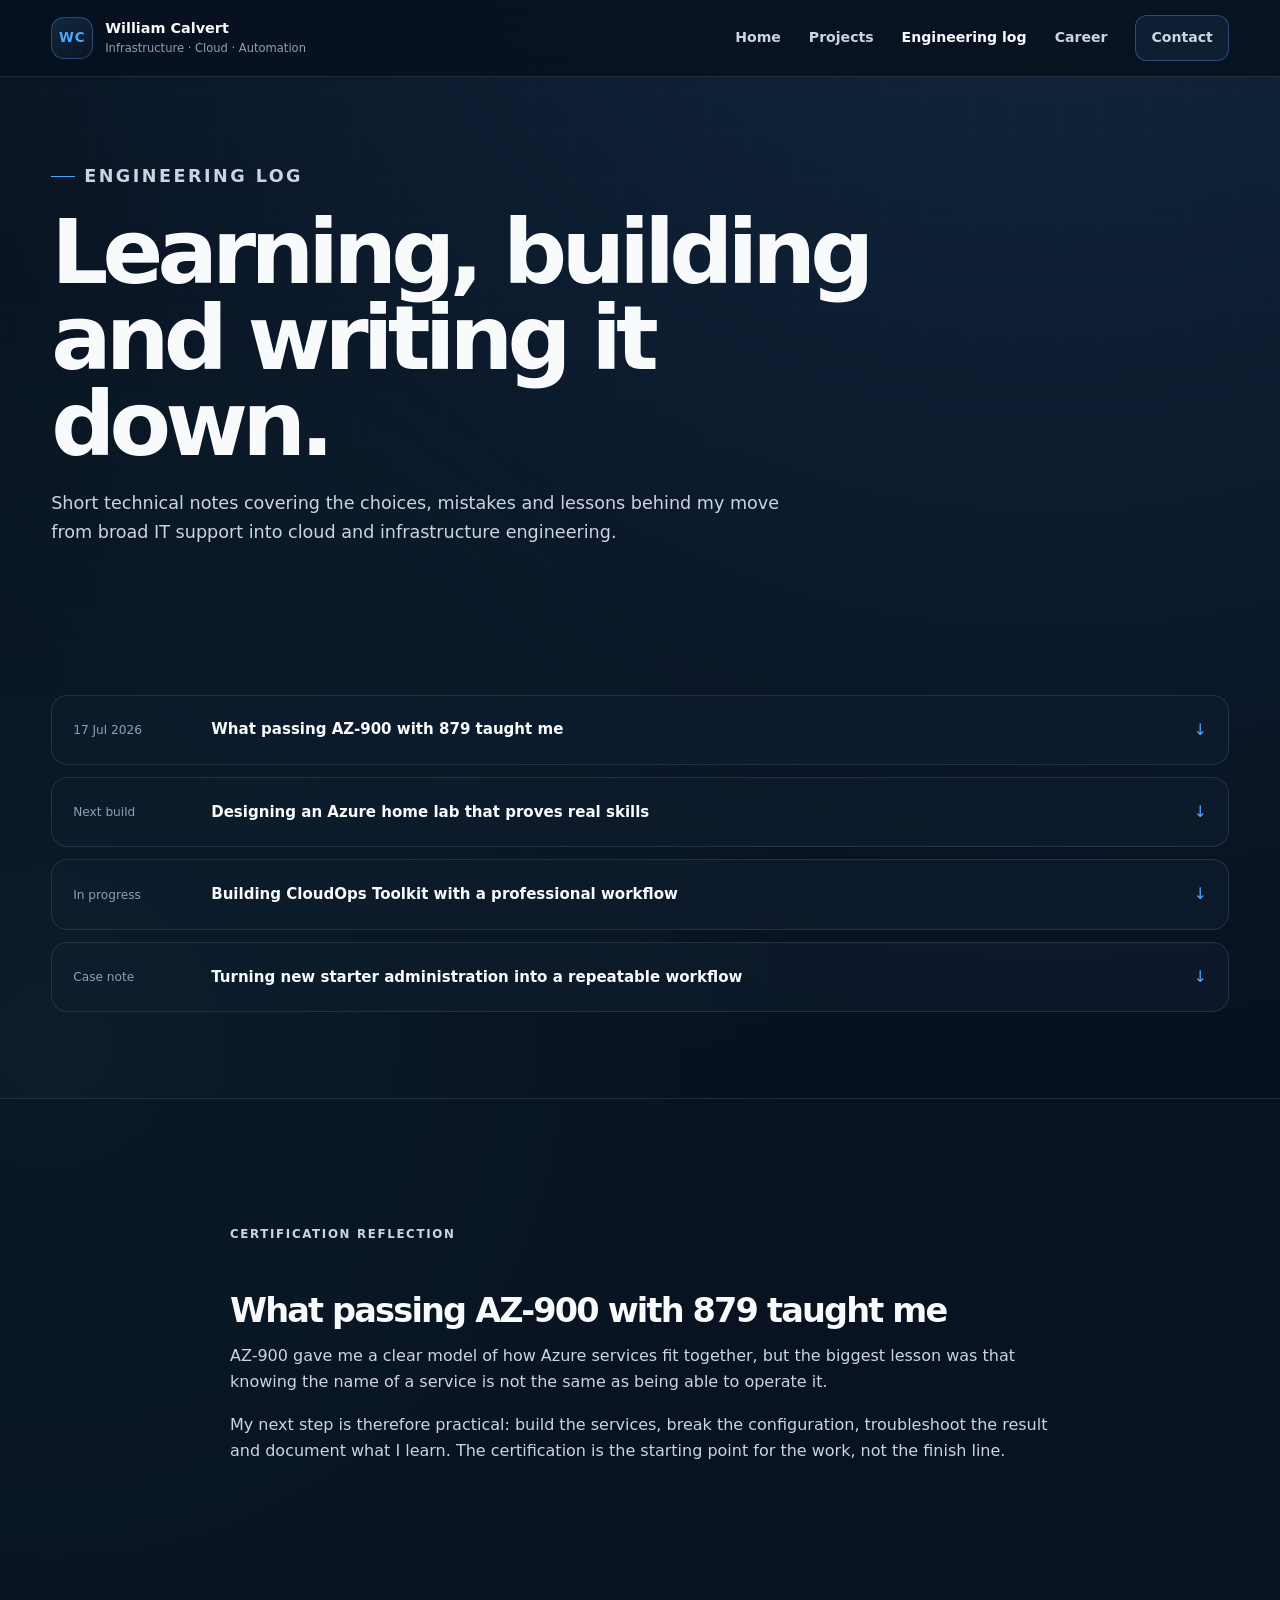
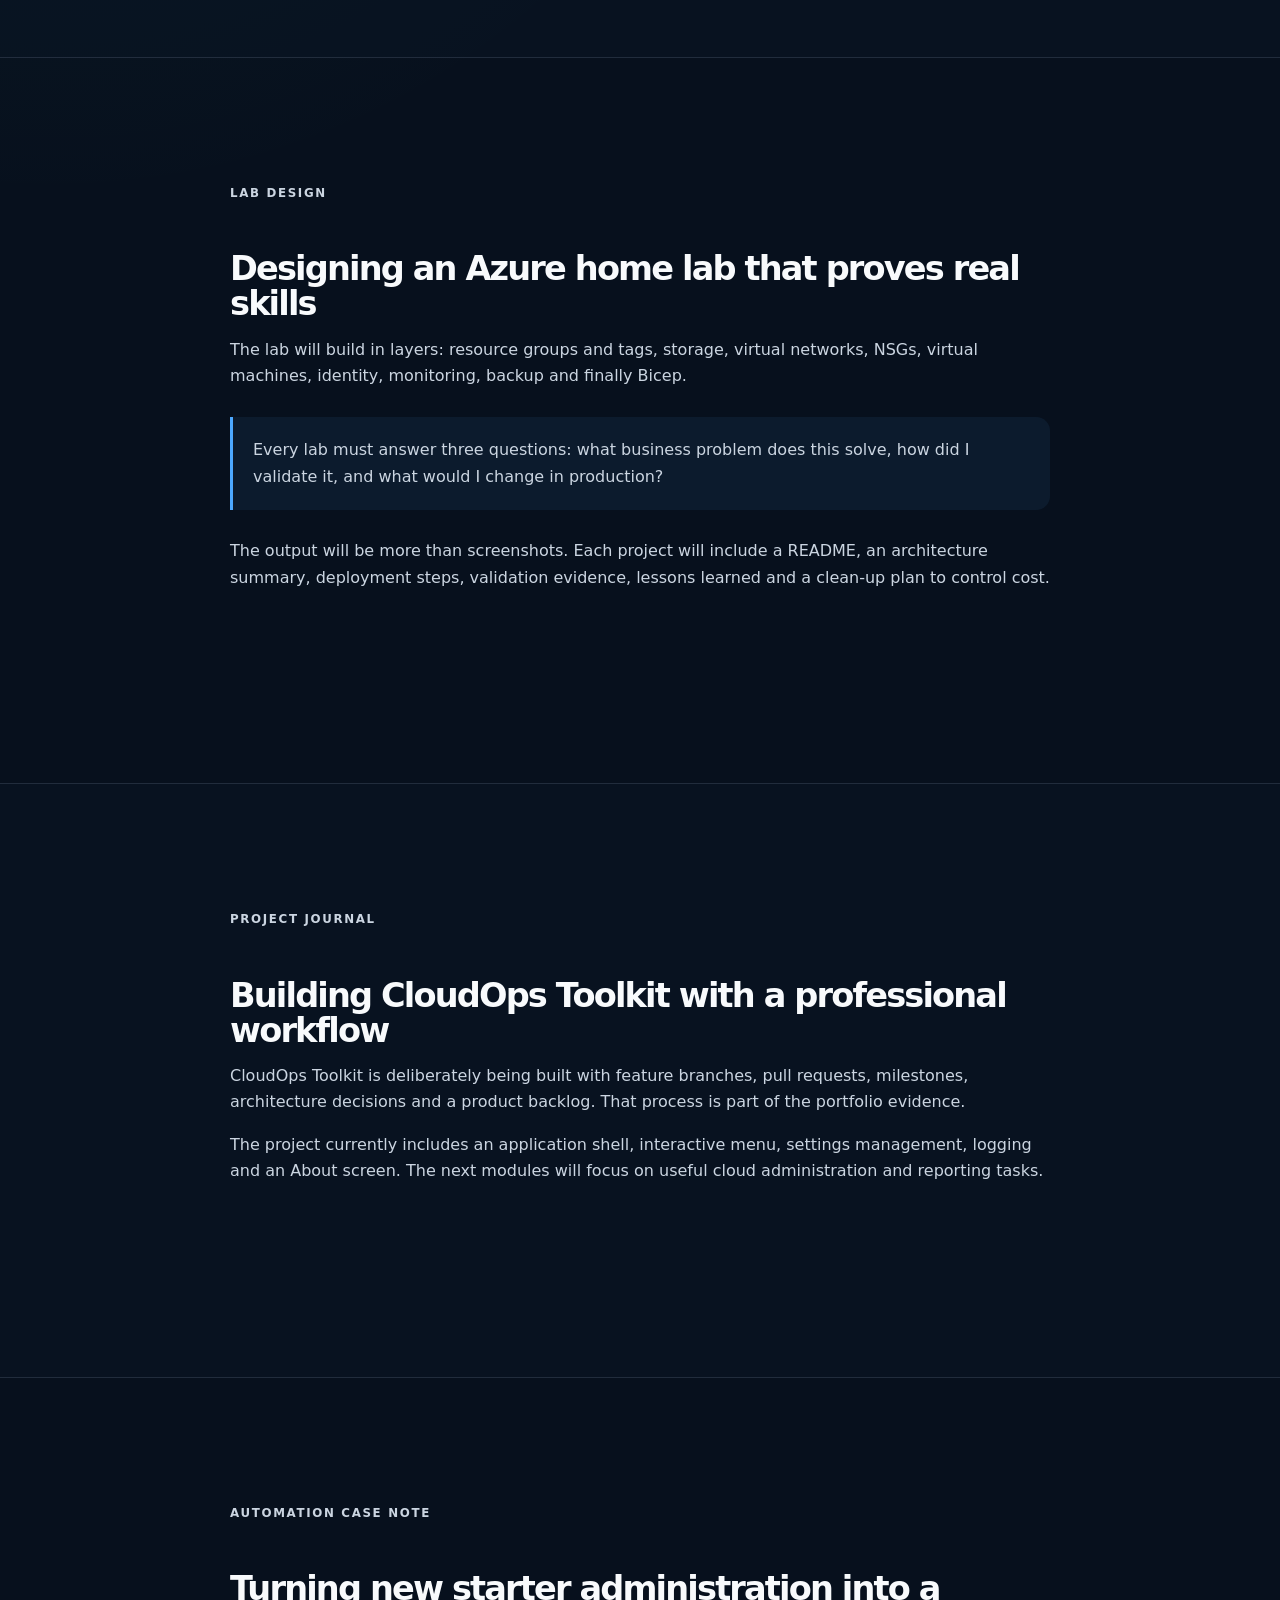
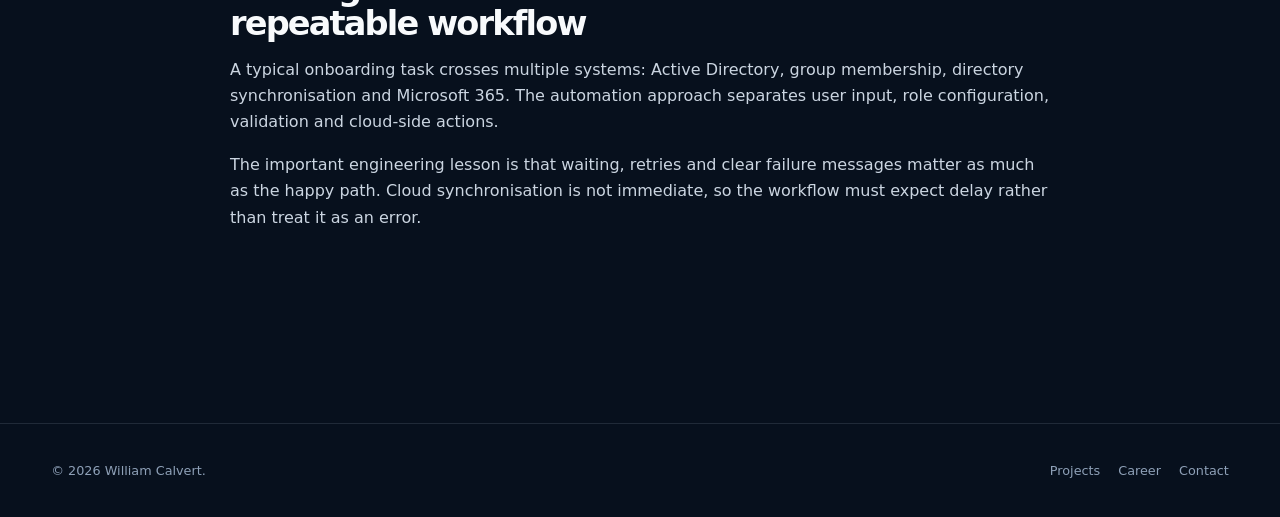
==== commit 3f3b2516: "feat: rebuild portfolio as personal technical hub" ====
--- a/blog.html
+++ b/blog.html
@@ -1,387 +1,14 @@
-<!DOCTYPE html>
-<html lang="en">
-<head>
-  <meta charset="UTF-8" />
-  <meta name="viewport" content="width=device-width, initial-scale=1.0" />
-
-  <meta
-    name="description"
-    content="William Calvert's IT knowledge base covering Microsoft 365, Azure, Active Directory, PowerShell, networking, security and automation."
-  />
-
-  <title>Knowledge Base | William Calvert</title>
-
-  <link rel="preconnect" href="https://fonts.googleapis.com" />
-  <link rel="preconnect" href="https://fonts.gstatic.com" crossorigin />
-
-  <link
-    href="https://fonts.googleapis.com/css2?family=Inter:wght@400;500;600;700;800&display=swap"
-    rel="stylesheet"
-  />
-
-  <link rel="icon" href="assets/favicon.svg" type="image/svg+xml" />
-  <link rel="stylesheet" href="style.css" />
-</head>
-
-<body>
-
-  <header class="site-header">
-    <div class="shell nav-shell">
-
-      <a href="index.html" class="brand" aria-label="William Calvert homepage">
-        <span class="brand-mark">WC</span>
-
-        <span class="brand-text">
-          <strong>William Calvert</strong>
-          <small>IT Support Executive</small>
-        </span>
-      </a>
-
-      <button
-        class="nav-toggle"
-        type="button"
-        aria-label="Open navigation"
-        aria-expanded="false"
-        aria-controls="site-navigation"
-      >
-        <span></span>
-        <span></span>
-        <span></span>
-      </button>
-
-      <nav id="site-navigation" class="site-navigation">
-        <a href="index.html">Home</a>
-        <a href="projects.html">CloudOps Toolkit</a>
-        <a href="blog.html" aria-current="page">Knowledge Base</a>
-        <a href="resume.html">Resume</a>
-        <a href="contact.html">Contact</a>
-      </nav>
-
-    </div>
-  </header>
-
-  <main>
-
-    <section class="kb-hero">
-      <div class="shell kb-hero-grid">
-
-        <div>
-          <p class="kicker">Knowledge base</p>
-
-          <h1>
-            Practical IT guides,
-            <span>clearly documented.</span>
-          </h1>
-
-          <p class="kb-summary">
-            A growing collection of technical notes, troubleshooting guides
-            and administration write-ups covering the technologies I work with
-            and continue to learn.
-          </p>
-        </div>
-
-        <aside class="kb-summary-panel">
-          <div>
-            <span>Primary topics</span>
-            <strong>Microsoft, infrastructure and automation</strong>
-          </div>
-
-          <div>
-            <span>Writing style</span>
-            <strong>Step-by-step and practical</strong>
-          </div>
-
-          <div>
-            <span>Current status</span>
-            <strong class="active-status">Growing knowledge base</strong>
-          </div>
-        </aside>
-
-      </div>
-    </section>
-
-    <section class="kb-categories-section">
-      <div class="shell">
-
-        <div class="section-heading-row">
-          <div>
-            <p class="section-kicker">Browse by topic</p>
-            <h2>Knowledge areas</h2>
-          </div>
-        </div>
-
-        <div class="kb-category-grid">
-
-          <article class="kb-category-card">
-            <span class="kb-category-code">M365</span>
-            <h3>Microsoft 365</h3>
-            <p>
-              Administration, Exchange Online, licensing, users,
-              permissions and Microsoft Graph.
-            </p>
-          </article>
-
-          <article class="kb-category-card">
-            <span class="kb-category-code">AZR</span>
-            <h3>Azure</h3>
-            <p>
-              Azure fundamentals, resources, identity, governance,
-              monitoring and cloud administration.
-            </p>
-          </article>
-
-          <article class="kb-category-card">
-            <span class="kb-category-code">AD</span>
-            <h3>Active Directory</h3>
-            <p>
-              Users, groups, Group Policy, DNS, DHCP,
-              permissions and troubleshooting.
-            </p>
-          </article>
-
-          <article class="kb-category-card">
-            <span class="kb-category-code">PS</span>
-            <h3>PowerShell</h3>
-            <p>
-              Automation, reporting, error handling,
-              validation and repeatable administration.
-            </p>
-          </article>
-
-          <article class="kb-category-card">
-            <span class="kb-category-code">NET</span>
-            <h3>Networking</h3>
-            <p>
-              Switching, VLANs, DNS, DHCP, SNMP,
-              monitoring and connectivity troubleshooting.
-            </p>
-          </article>
-
-          <article class="kb-category-card">
-            <span class="kb-category-code">SEC</span>
-            <h3>Security</h3>
-            <p>
-              Endpoint protection, vulnerability remediation,
-              patching, hardening and Cyber Essentials.
-            </p>
-          </article>
-
-        </div>
-
-      </div>
-    </section>
-
-    <section class="kb-guides-section">
-      <div class="shell">
-
-        <div class="section-heading-row">
-          <div>
-            <p class="section-kicker">Current articles</p>
-            <h2>Guides and technical notes</h2>
-          </div>
-        </div>
-
-        <div class="kb-guide-list">
-
-          <article class="kb-guide-row">
-            <div class="kb-guide-meta">
-              <span>CloudOps Toolkit</span>
-              <span>Planned</span>
-            </div>
-
-            <div class="kb-guide-content">
-              <h3>Structuring an IT Administration Toolkit</h3>
-
-              <p>
-                How CloudOps Toolkit is organised across source code,
-                scripts, documentation, testing and project assets.
-              </p>
-            </div>
-
-            <span class="kb-guide-state">Coming soon</span>
-          </article>
-
-          <article class="kb-guide-row">
-            <div class="kb-guide-meta">
-              <span>Microsoft Graph</span>
-              <span>Planned</span>
-            </div>
-
-            <div class="kb-guide-content">
-              <h3>Connecting to Microsoft Graph for Administration</h3>
-
-              <p>
-                Understanding authentication, permissions and Graph access
-                for Microsoft 365 and Entra ID reporting.
-              </p>
-            </div>
-
-            <span class="kb-guide-state">Coming soon</span>
-          </article>
-
-          <article class="kb-guide-row">
-            <div class="kb-guide-meta">
-              <span>PowerShell</span>
-              <span>Planned</span>
-            </div>
-
-            <div class="kb-guide-content">
-              <h3>Building Reliable PowerShell Administration Scripts</h3>
-
-              <p>
-                Practical guidance on validation, logging, error handling
-                and safely automating repeatable IT tasks.
-              </p>
-            </div>
-
-            <span class="kb-guide-state">Coming soon</span>
-          </article>
-
-          <article class="kb-guide-row">
-            <div class="kb-guide-meta">
-              <span>Azure</span>
-              <span>Planned</span>
-            </div>
-
-            <div class="kb-guide-content">
-              <h3>Creating an Azure Resource Inventory</h3>
-
-              <p>
-                Retrieving, organising and presenting Azure resource data
-                for administration and reporting.
-              </p>
-            </div>
-
-            <span class="kb-guide-state">Coming soon</span>
-          </article>
-
-        </div>
-
-      </div>
-    </section>
-
-    <section class="kb-principles-section">
-      <div class="shell">
-
-        <div class="kb-principles-card">
-
-          <div>
-            <p class="section-kicker">Documentation approach</p>
-            <h2>Written for people who need to fix things</h2>
-          </div>
-
-          <div class="kb-principles-list">
-
-            <article>
-              <span>01</span>
-              <div>
-                <h3>Clear symptoms</h3>
-                <p>What the issue looks like before troubleshooting begins.</p>
-              </div>
-            </article>
-
-            <article>
-              <span>02</span>
-              <div>
-                <h3>Practical investigation</h3>
-                <p>The checks, tools and decisions used to narrow down the cause.</p>
-              </div>
-            </article>
-
-            <article>
-              <span>03</span>
-              <div>
-                <h3>Documented resolution</h3>
-                <p>The final fix, validation steps and anything worth remembering.</p>
-              </div>
-            </article>
-
-          </div>
-
-        </div>
-
-      </div>
-    </section>
-
-    <section class="contact-banner">
-      <div class="shell">
-
-        <div class="contact-banner-inner">
-          <div>
-            <p class="section-kicker">Follow the work</p>
-            <h2>Guides will grow alongside CloudOps Toolkit</h2>
-
-            <p>
-              As modules are completed, I will document the administration,
-              troubleshooting and technical decisions behind them.
-            </p>
-          </div>
-
-          <div class="contact-banner-actions">
-            <a href="projects.html" class="button primary">
-              View CloudOps Toolkit
-            </a>
-
-            <a
-              href="https://github.com/Mysticeel"
-              target="_blank"
-              rel="noopener noreferrer"
-              class="button secondary"
-            >
-              View GitHub
-            </a>
-          </div>
-        </div>
-
-      </div>
-    </section>
-
-  </main>
-
-  <footer class="site-footer">
-    <div class="shell footer-grid">
-
-      <div>
-        <strong>William Calvert</strong>
-        <p>IT Support Executive · Greater Manchester</p>
-      </div>
-
-      <div class="footer-links">
-        <a href="mailto:William-calvert@hotmail.co.uk">Email</a>
-
-        <a
-          href="https://github.com/Mysticeel"
-          target="_blank"
-          rel="noopener noreferrer"
-        >
-          GitHub
-        </a>
-
-        <a
-          href="https://www.linkedin.com/in/william-calvert-b155931b8"
-          target="_blank"
-          rel="noopener noreferrer"
-        >
-          LinkedIn
-        </a>
-      </div>
-
-      <p class="copyright">© 2026 William Calvert</p>
-
-    </div>
-  </footer>
-
-  <script>
-    const navToggle = document.querySelector(".nav-toggle");
-    const navigation = document.querySelector(".site-navigation");
-
-    navToggle.addEventListener("click", () => {
-      const isOpen = navToggle.getAttribute("aria-expanded") === "true";
-
-      navToggle.setAttribute("aria-expanded", String(!isOpen));
-      navigation.classList.toggle("is-open");
-    });
-  </script>
-
-</body>
-</html>+<!doctype html><html lang="en"><head><meta charset="utf-8"><meta name="viewport" content="width=device-width,initial-scale=1"><meta name="description" content="Engineering notes from William Calvert on Azure, infrastructure, automation and career development."><title>Engineering Log | William Calvert</title><link rel="icon" href="assets/favicon.svg"><link rel="stylesheet" href="style.css"><script defer src="script.js"></script></head><body>
+<header class="site-header"><div class="shell nav-wrap"><a class="brand" href="index.html"><span class="brand-mark">WC</span><span class="brand-copy"><strong>William Calvert</strong><small>Infrastructure · Cloud · Automation</small></span></a><button class="nav-toggle">☰</button><nav class="nav-links"><a href="index.html">Home</a><a href="projects.html">Projects</a><a class="active" href="blog.html">Engineering log</a><a href="resume.html">Career</a><a class="nav-cta" href="contact.html">Contact</a></nav></div></header>
+<main><section class="page-hero"><div class="shell reveal"><p class="eyebrow">Engineering log</p><h1>Learning, building and writing it down.</h1><p>Short technical notes covering the choices, mistakes and lessons behind my move from broad IT support into cloud and infrastructure engineering.</p></div></section>
+<section class="section"><div class="shell log-list">
+<a id="az900" class="log-entry reveal" href="#az900-note"><time>17 Jul 2026</time><strong>What passing AZ-900 with 879 taught me</strong><span>↓</span></a>
+<a id="homelab" class="log-entry reveal" href="#homelab-note"><time>Next build</time><strong>Designing an Azure home lab that proves real skills</strong><span>↓</span></a>
+<a id="cloudops" class="log-entry reveal" href="#cloudops-note"><time>In progress</time><strong>Building CloudOps Toolkit with a professional workflow</strong><span>↓</span></a>
+<a id="automation" class="log-entry reveal" href="#automation-note"><time>Case note</time><strong>Turning new starter administration into a repeatable workflow</strong><span>↓</span></a>
+</div></section>
+<section class="section alt"><article class="article" id="az900-note"><p class="kicker">Certification reflection</p><h2>What passing AZ-900 with 879 taught me</h2><p>AZ-900 gave me a clear model of how Azure services fit together, but the biggest lesson was that knowing the name of a service is not the same as being able to operate it.</p><p>My next step is therefore practical: build the services, break the configuration, troubleshoot the result and document what I learn. The certification is the starting point for the work, not the finish line.</p></article></section>
+<section class="section"><article class="article" id="homelab-note"><p class="kicker">Lab design</p><h2>Designing an Azure home lab that proves real skills</h2><p>The lab will build in layers: resource groups and tags, storage, virtual networks, NSGs, virtual machines, identity, monitoring, backup and finally Bicep.</p><div class="callout">Every lab must answer three questions: what business problem does this solve, how did I validate it, and what would I change in production?</div><p>The output will be more than screenshots. Each project will include a README, an architecture summary, deployment steps, validation evidence, lessons learned and a clean-up plan to control cost.</p></article></section>
+<section class="section alt"><article class="article" id="cloudops-note"><p class="kicker">Project journal</p><h2>Building CloudOps Toolkit with a professional workflow</h2><p>CloudOps Toolkit is deliberately being built with feature branches, pull requests, milestones, architecture decisions and a product backlog. That process is part of the portfolio evidence.</p><p>The project currently includes an application shell, interactive menu, settings management, logging and an About screen. The next modules will focus on useful cloud administration and reporting tasks.</p></article></section>
+<section class="section"><article class="article" id="automation-note"><p class="kicker">Automation case note</p><h2>Turning new starter administration into a repeatable workflow</h2><p>A typical onboarding task crosses multiple systems: Active Directory, group membership, directory synchronisation and Microsoft 365. The automation approach separates user input, role configuration, validation and cloud-side actions.</p><p>The important engineering lesson is that waiting, retries and clear failure messages matter as much as the happy path. Cloud synchronisation is not immediate, so the workflow must expect delay rather than treat it as an error.</p></article></section></main>
+<footer class="site-footer"><div class="shell footer-wrap"><span>© <span data-year></span> William Calvert.</span><div class="footer-links"><a href="projects.html">Projects</a><a href="resume.html">Career</a><a href="contact.html">Contact</a></div></div></footer></body></html>
--- a/style.css
+++ b/style.css
@@ -1,1403 +1,214 @@
 :root {
-  --background: #08111f;
-  --background-soft: #0c1728;
-  --surface: #101c2d;
-  --surface-raised: #142235;
-  --surface-dark: #07101d;
-
-  --border: #22344b;
-  --border-strong: #31506f;
-
+  --bg: #07101d;
+  --bg-soft: #0b1626;
+  --panel: #0f1d30;
+  --panel-2: #13243a;
+  --line: rgba(148, 163, 184, 0.18);
+  --line-strong: rgba(96, 165, 250, 0.34);
   --text: #f8fafc;
-  --text-soft: #c5d0de;
-  --muted: #8fa1b7;
-
-  --accent: #2ea8ff;
-  --accent-strong: #0284c7;
-  --accent-soft: rgba(46, 168, 255, 0.12);
-
-  --success: #2dd4bf;
-  --warning: #f59e0b;
-
-  --shadow:
-    0 24px 70px rgba(0, 0, 0, 0.28);
-
-  --radius-small: 10px;
-  --radius-medium: 18px;
-  --radius-large: 28px;
-
-  --shell: 1180px;
-}
-
-* {
-  box-sizing: border-box;
-}
-
-html {
-  scroll-behavior: smooth;
-}
-
+  --soft: #cbd5e1;
+  --muted: #8ea0b7;
+  --blue: #4da8ff;
+  --blue-strong: #1688f0;
+  --green: #44d7b6;
+  --amber: #fbbf73;
+  --shadow: 0 30px 80px rgba(0, 0, 0, 0.32);
+  --radius: 22px;
+  --radius-sm: 14px;
+  --max: 1180px;
+}
+
+* { box-sizing: border-box; }
+html { scroll-behavior: smooth; }
 body {
   margin: 0;
+  color: var(--text);
   background:
-    radial-gradient(
-      circle at 80% 5%,
-      rgba(46, 168, 255, 0.1),
-      transparent 30%
-    ),
-    var(--background);
-  color: var(--text);
-  font-family: "Inter", sans-serif;
+    radial-gradient(circle at 82% -8%, rgba(77,168,255,.17), transparent 34%),
+    radial-gradient(circle at 4% 28%, rgba(68,215,182,.07), transparent 26%),
+    var(--bg);
+  font-family: Inter, ui-sans-serif, system-ui, -apple-system, BlinkMacSystemFont, "Segoe UI", sans-serif;
   line-height: 1.65;
 }
-
-img {
-  max-width: 100%;
-}
-
-a {
-  color: inherit;
-}
-
-button,
-a {
-  -webkit-tap-highlight-color: transparent;
-}
-
-.shell {
-  width: min(var(--shell), 92%);
-  margin: 0 auto;
-}
-
-/* Header */
+body::before {
+  content: "";
+  position: fixed;
+  inset: 0;
+  z-index: -1;
+  pointer-events: none;
+  background-image: linear-gradient(rgba(255,255,255,.018) 1px, transparent 1px), linear-gradient(90deg, rgba(255,255,255,.018) 1px, transparent 1px);
+  background-size: 44px 44px;
+  mask-image: linear-gradient(to bottom, black, transparent 74%);
+}
+a { color: inherit; }
+img { max-width: 100%; display: block; }
+button, input, textarea { font: inherit; }
+.shell { width: min(var(--max), 92%); margin-inline: auto; }
 
 .site-header {
   position: sticky;
   top: 0;
-  z-index: 100;
-  border-bottom: 1px solid rgba(49, 80, 111, 0.45);
-  background: rgba(8, 17, 31, 0.86);
+  z-index: 30;
+  border-bottom: 1px solid var(--line);
+  background: rgba(7,16,29,.78);
   backdrop-filter: blur(18px);
 }
-
-.nav-shell {
-  display: flex;
-  align-items: center;
-  justify-content: space-between;
-  min-height: 76px;
-  gap: 30px;
-}
-
-.brand {
-  display: inline-flex;
-  align-items: center;
-  gap: 13px;
-  text-decoration: none;
-}
-
-.brand-mark {
-  display: grid;
-  place-items: center;
-  width: 42px;
-  height: 42px;
-  border: 1px solid var(--border-strong);
-  border-radius: 12px;
-  background:
-    linear-gradient(
-      145deg,
-      var(--accent-soft),
-      rgba(255, 255, 255, 0.02)
-    );
-  color: var(--accent);
-  font-size: 14px;
-  font-weight: 800;
-  letter-spacing: 0.04em;
-}
-
-.brand-text {
-  display: flex;
-  flex-direction: column;
-  line-height: 1.25;
-}
-
-.brand-text strong {
-  font-size: 14px;
-}
-
-.brand-text small {
-  color: var(--muted);
-  font-size: 11px;
-}
-
-.site-navigation {
-  display: flex;
-  align-items: center;
-  gap: 27px;
-}
-
-.site-navigation a {
-  position: relative;
-  color: var(--text-soft);
-  font-size: 14px;
-  font-weight: 600;
-  text-decoration: none;
-}
-
-.site-navigation a:hover,
-.site-navigation a[aria-current="page"] {
-  color: var(--text);
-}
-
-.site-navigation a[aria-current="page"]::after {
-  content: "";
-  position: absolute;
-  right: 0;
-  bottom: -10px;
-  left: 0;
-  height: 2px;
-  border-radius: 10px;
-  background: var(--accent);
-}
-
-.nav-toggle {
-  display: none;
-  width: 42px;
-  height: 42px;
-  padding: 10px;
-  border: 1px solid var(--border);
-  border-radius: 10px;
-  background: var(--surface);
-  cursor: pointer;
-}
-
-.nav-toggle span {
-  display: block;
-  height: 2px;
-  margin: 4px 0;
-  border-radius: 10px;
-  background: var(--text);
-}
-
-/* Shared typography */
-
-.kicker,
-.section-kicker {
-  margin: 0 0 14px;
-  color: var(--accent);
-  font-size: 12px;
-  font-weight: 800;
-  letter-spacing: 0.14em;
-  text-transform: uppercase;
-}
-
-.section-intro {
-  max-width: 760px;
-}
-
-.section-intro h2,
-.section-heading-row h2,
-.toolkit-copy h2,
-.contact-banner h2 {
-  margin: 0;
-  font-size: clamp(32px, 4vw, 50px);
-  line-height: 1.12;
-  letter-spacing: -0.04em;
-}
-
-.section-intro > p:last-child,
-.contact-banner p,
-.toolkit-copy > p,
-.section-heading-row + p {
-  color: var(--text-soft);
-}
-
-.section-heading-row {
-  display: flex;
-  align-items: flex-end;
-  justify-content: space-between;
-  gap: 30px;
-  margin-bottom: 34px;
-}
-
-.text-link {
-  color: var(--accent);
-  font-weight: 700;
-  text-decoration: none;
-}
-
-.text-link:hover {
-  text-decoration: underline;
-}
-
-/* Buttons */
-
-.button {
-  display: inline-flex;
-  align-items: center;
-  justify-content: center;
-  min-height: 46px;
-  padding: 0 18px;
-  border: 1px solid transparent;
-  border-radius: 11px;
-  font-size: 14px;
-  font-weight: 800;
-  text-decoration: none;
-  transition:
-    transform 0.2s ease,
-    border-color 0.2s ease,
-    background 0.2s ease;
-}
-
-.button:hover {
-  transform: translateY(-2px);
-}
-
-.button.primary {
-  background: var(--accent);
-  color: #03101b;
-}
-
-.button.primary:hover {
-  background: #62bdff;
-}
-
-.button.secondary {
-  border-color: var(--border-strong);
-  background: rgba(255, 255, 255, 0.025);
-  color: var(--text);
-}
-
-.button.secondary:hover {
-  border-color: var(--accent);
-  background: var(--accent-soft);
-}
-
-/* Hero */
-
-.hero {
-  padding: 105px 0 90px;
-}
-
-.hero-grid {
-  display: grid;
-  grid-template-columns: minmax(0, 1.45fr) minmax(330px, 0.65fr);
-  gap: 80px;
-  align-items: center;
-}
-
-.hero-copy h1 {
-  max-width: 850px;
-  margin: 0;
-  font-size: clamp(54px, 7.5vw, 98px);
-  line-height: 0.97;
-  letter-spacing: -0.065em;
-}
-
-.hero-copy h1 span {
-  display: block;
-  color: var(--accent);
-}
-
-.hero-summary {
-  max-width: 730px;
-  margin: 28px 0 0;
-  color: var(--text-soft);
-  font-size: clamp(17px, 2vw, 20px);
-}
-
-.hero-actions {
-  display: flex;
-  flex-wrap: wrap;
-  gap: 12px;
-  margin-top: 34px;
-}
-
-.hero-links {
-  display: flex;
-  gap: 24px;
-  margin-top: 26px;
-}
-
-.hero-links a {
-  color: var(--muted);
-  font-size: 13px;
-  font-weight: 700;
-  text-decoration: none;
-}
-
-.hero-links a:hover {
-  color: var(--accent);
-}
-
-.profile-panel {
-  overflow: hidden;
-  border: 1px solid var(--border);
-  border-radius: var(--radius-large);
-  background:
-    linear-gradient(
-      160deg,
-      rgba(46, 168, 255, 0.09),
-      rgba(255, 255, 255, 0.015)
-    ),
-    var(--surface);
-  box-shadow: var(--shadow);
-}
-
-.profile-image-frame {
-  padding: 14px 14px 0;
-}
-
-.profile-image {
-  display: block;
-  width: 100%;
-  aspect-ratio: 1 / 0.95;
-  border-radius: 19px;
-  object-fit: cover;
-  object-position: center;
-  filter: saturate(0.8) contrast(1.03);
-}
-
-.profile-details {
-  padding: 22px;
-}
-
-.profile-details > div {
-  display: flex;
-  justify-content: space-between;
-  gap: 20px;
-  padding: 13px 0;
-  border-bottom: 1px solid var(--border);
-}
-
-.profile-details > div:last-child {
-  border-bottom: 0;
-}
-
-.profile-details strong {
-  text-align: right;
-  font-size: 13px;
-}
-
-.profile-label {
-  color: var(--muted);
-  font-size: 12px;
-  font-weight: 700;
-}
-
-/* Focus */
-
-.focus-section {
-  padding: 90px 0;
-  border-top: 1px solid var(--border);
-  border-bottom: 1px solid var(--border);
-  background: rgba(12, 23, 40, 0.58);
-}
-
-.focus-grid {
-  display: grid;
-  grid-template-columns: repeat(4, minmax(0, 1fr));
-  margin-top: 55px;
-  border-top: 1px solid var(--border);
-  border-left: 1px solid var(--border);
-}
-
-.focus-item {
-  min-height: 250px;
-  padding: 27px;
-  border-right: 1px solid var(--border);
-  border-bottom: 1px solid var(--border);
-}
-
-.focus-number {
-  display: inline-block;
-  margin-bottom: 35px;
-  color: var(--accent);
-  font-size: 12px;
-  font-weight: 800;
-}
-
-.focus-item h3 {
-  margin: 0;
-  font-size: 19px;
-}
-
-.focus-item p {
-  margin-bottom: 0;
-  color: var(--muted);
-  font-size: 14px;
-}
-
-/* Toolkit */
-
-.toolkit-section {
-  padding: 100px 0;
-}
-
-.toolkit-card {
-  display: grid;
-  grid-template-columns: minmax(0, 1.05fr) minmax(360px, 0.95fr);
-  gap: 55px;
-  padding: clamp(30px, 5vw, 64px);
-  border: 1px solid var(--border-strong);
-  border-radius: var(--radius-large);
-  background:
-    radial-gradient(
-      circle at top right,
-      rgba(46, 168, 255, 0.12),
-      transparent 40%
-    ),
-    var(--surface);
-  box-shadow: var(--shadow);
-}
-
-.toolkit-copy h2 {
-  color: var(--text);
-}
-
-.toolkit-lead {
-  font-size: 19px;
-}
-
-.toolkit-tags {
-  display: flex;
-  flex-wrap: wrap;
-  gap: 8px;
-  margin-top: 25px;
-}
-
-.toolkit-tags span {
-  padding: 7px 10px;
-  border: 1px solid var(--border);
-  border-radius: 999px;
-  color: var(--text-soft);
-  font-size: 12px;
-  font-weight: 700;
-}
-
-.toolkit-actions {
-  display: flex;
-  align-items: center;
-  flex-wrap: wrap;
-  gap: 20px;
-  margin-top: 30px;
-}
-
-.toolkit-panel {
-  align-self: center;
-  overflow: hidden;
-  border: 1px solid var(--border);
-  border-radius: var(--radius-medium);
-  background: var(--surface-dark);
-}
-
-.toolkit-panel-header {
-  display: flex;
-  justify-content: space-between;
-  gap: 20px;
-  padding: 18px;
-  border-bottom: 1px solid var(--border);
-  font-size: 13px;
-  font-weight: 800;
-}
-
-.active-status {
-  color: var(--success);
-}
-
-.toolkit-module {
-  display: flex;
-  align-items: center;
-  justify-content: space-between;
-  gap: 25px;
-  padding: 19px;
-  border-bottom: 1px solid var(--border);
-}
-
-.toolkit-module:last-child {
-  border-bottom: 0;
-}
-
-.toolkit-module > div {
-  display: flex;
-  flex-direction: column;
-}
-
-.toolkit-module strong {
-  font-size: 13px;
-}
-
-.toolkit-module div span {
-  margin-top: 3px;
-  color: var(--muted);
-  font-size: 11px;
-}
-
-.module-status {
-  color: var(--warning);
-  font-size: 11px;
-  font-weight: 800;
-}
-
-/* Expertise */
-
-.expertise-section {
-  padding: 100px 0;
-  border-top: 1px solid var(--border);
-  background: var(--background-soft);
-}
-
-.expertise-list {
-  border-top: 1px solid var(--border);
-}
-
-.expertise-list article {
-  display: grid;
-  grid-template-columns: 220px minmax(0, 1fr);
-  gap: 40px;
-  padding: 24px 0;
-  border-bottom: 1px solid var(--border);
-}
-
-.expertise-list article span {
-  color: var(--accent);
-  font-size: 13px;
-  font-weight: 800;
-}
-
-.expertise-list article strong {
-  color: var(--text-soft);
-  font-size: 16px;
-}
-
-/* Knowledge */
-
-.knowledge-section {
-  padding: 100px 0;
-}
-
-.knowledge-grid {
-  display: grid;
-  grid-template-columns: repeat(3, minmax(0, 1fr));
-  gap: 20px;
-}
-
-.knowledge-card {
-  min-height: 300px;
-  padding: 28px;
-  border: 1px solid var(--border);
-  border-radius: var(--radius-medium);
-  background: var(--surface);
-  transition:
-    transform 0.2s ease,
-    border-color 0.2s ease;
-}
-
-.knowledge-card:hover {
-  transform: translateY(-5px);
-  border-color: var(--accent);
-}
-
-.knowledge-topic {
-  color: var(--accent);
-  font-size: 11px;
-  font-weight: 800;
-  letter-spacing: 0.1em;
-  text-transform: uppercase;
-}
-
-.knowledge-card h3 {
-  margin: 35px 0 15px;
-  font-size: 22px;
-  line-height: 1.25;
-}
-
-.knowledge-card p {
-  color: var(--muted);
-  font-size: 14px;
-}
-
-.knowledge-state {
-  display: inline-block;
-  margin-top: 20px;
-  color: var(--muted);
-  font-size: 11px;
-  font-weight: 800;
-}
-
-/* Career */
-
-.career-section {
-  padding: 100px 0;
-  border-top: 1px solid var(--border);
-  background: var(--background-soft);
-}
-
-.career-timeline {
-  margin-top: 55px;
-}
-
-.career-entry {
-  display: grid;
-  grid-template-columns: 230px minmax(0, 1fr);
-  gap: 45px;
-  padding: 34px 0;
-  border-top: 1px solid var(--border);
-}
-
-.career-entry:last-child {
-  border-bottom: 1px solid var(--border);
-}
-
-.career-year {
-  color: var(--accent);
-  font-size: 13px;
-  font-weight: 800;
-}
-
-.career-entry h3 {
-  margin: 0;
-  font-size: 22px;
-}
-
-.career-company {
-  margin: 4px 0 12px;
-  color: var(--text-soft);
-  font-weight: 700;
-}
-
-.career-entry div > p:last-child {
-  max-width: 700px;
-  margin-bottom: 0;
-  color: var(--muted);
-}
-
-/* Contact banner */
-
-.contact-banner {
-  padding: 95px 0;
-}
-
-.contact-banner-inner {
-  display: flex;
-  align-items: center;
-  justify-content: space-between;
-  gap: 55px;
-  padding: 46px;
-  border: 1px solid var(--border-strong);
-  border-radius: var(--radius-large);
-  background:
-    linear-gradient(
-      130deg,
-      rgba(46, 168, 255, 0.12),
-      rgba(255, 255, 255, 0.015)
-    ),
-    var(--surface);
-}
-
-.contact-banner-inner > div:first-child {
-  max-width: 750px;
-}
-
-.contact-banner-actions {
-  display: flex;
-  flex-direction: column;
-  gap: 10px;
-  min-width: 160px;
-}
-
-/* Footer */
-
-.site-footer {
-  padding: 38px 0;
-  border-top: 1px solid var(--border);
-  background: var(--surface-dark);
-}
-
-.footer-grid {
-  display: grid;
-  grid-template-columns: 1fr auto auto;
-  gap: 35px;
-  align-items: center;
-}
-
-.footer-grid p {
-  margin: 4px 0 0;
-  color: var(--muted);
-  font-size: 12px;
-}
-
-.footer-links {
-  display: flex;
-  gap: 18px;
-}
-
-.footer-links a {
-  color: var(--text-soft);
-  font-size: 13px;
-  font-weight: 700;
-  text-decoration: none;
-}
-
-.footer-links a:hover {
-  color: var(--accent);
-}
-
-.copyright {
-  white-space: nowrap;
-}
-
-/* Responsive */
-
-@media (max-width: 1000px) {
-  .hero-grid,
-  .toolkit-card {
-    grid-template-columns: 1fr;
-  }
-
-  .profile-panel {
-    max-width: 540px;
-  }
-
-  .focus-grid {
-    grid-template-columns: repeat(2, minmax(0, 1fr));
-  }
-
-  .knowledge-grid {
-    grid-template-columns: 1fr;
-  }
-
-  .knowledge-card {
-    min-height: auto;
-  }
-}
-
-@media (max-width: 780px) {
-  .nav-toggle {
-    display: block;
-  }
-
-  .site-navigation {
-    position: absolute;
-    top: 76px;
-    right: 4%;
-    left: 4%;
-    display: none;
-    flex-direction: column;
-    align-items: stretch;
-    gap: 0;
-    padding: 12px;
-    border: 1px solid var(--border);
-    border-radius: 14px;
-    background: var(--surface);
-    box-shadow: var(--shadow);
-  }
-
-  .site-navigation.is-open {
-    display: flex;
-  }
-
-  .site-navigation a {
-    padding: 13px;
-    border-radius: 9px;
-  }
-
-  .site-navigation a:hover {
-    background: var(--accent-soft);
-  }
-
-  .site-navigation a[aria-current="page"]::after {
-    display: none;
-  }
-
-  .hero {
-    padding: 75px 0 70px;
-  }
-
-  .hero-grid {
-    gap: 50px;
-  }
-
-  .focus-grid {
-    grid-template-columns: 1fr;
-  }
-
-  .section-heading-row,
-  .contact-banner-inner {
-    align-items: flex-start;
-    flex-direction: column;
-  }
-
-  .expertise-list article,
-  .career-entry {
-    grid-template-columns: 1fr;
-    gap: 10px;
-  }
-
-  .contact-banner-actions {
-    width: 100%;
-  }
-
-  .contact-banner-actions .button {
-    width: 100%;
-  }
-
-  .footer-grid {
-    grid-template-columns: 1fr;
-  }
-}
-
-@media (max-width: 560px) {
-  .shell {
-    width: min(94%, var(--shell));
-  }
-
-  .brand-text {
-    display: none;
-  }
-
-  .hero-copy h1 {
-    font-size: 49px;
-  }
-
-  .hero-actions {
-    flex-direction: column;
-  }
-
-  .hero-actions .button {
-    width: 100%;
-  }
-
-  .profile-details > div {
-    flex-direction: column;
-    gap: 4px;
-  }
-
-  .profile-details strong {
-    text-align: left;
-  }
-
-  .toolkit-card,
-  .contact-banner-inner {
-    padding: 27px;
-  }
-
-  .toolkit-module {
-    align-items: flex-start;
-    flex-direction: column;
-    gap: 8px;
-  }
-
-  .section-intro h2,
-  .section-heading-row h2,
-  .toolkit-copy h2,
-  .contact-banner h2 {
-    font-size: 34px;
-  }
-
-  .footer-links {
-    flex-wrap: wrap;
-  }
-}
-
-/* CloudOps Toolkit landing page */
-
-.project-page-hero {
-  padding: 100px 0 85px;
-}
-
-.project-page-hero-grid {
-  display: grid;
-  grid-template-columns: minmax(0, 1.35fr) minmax(320px, 0.65fr);
-  gap: 70px;
-  align-items: center;
-}
-
-.project-page-hero h1 {
-  margin: 0;
-  font-size: clamp(58px, 8vw, 100px);
-  line-height: 0.95;
-  letter-spacing: -0.065em;
-}
-
-.project-page-summary {
-  max-width: 760px;
-  margin-top: 26px;
-  color: var(--text-soft);
-  font-size: 20px;
-}
-
-.project-status-panel {
-  overflow: hidden;
-  border: 1px solid var(--border);
-  border-radius: var(--radius-large);
-  background: var(--surface);
-  box-shadow: var(--shadow);
-}
-
-.project-status-row {
-  display: flex;
-  justify-content: space-between;
-  gap: 20px;
-  padding: 20px 22px;
-  border-bottom: 1px solid var(--border);
-}
-
-.project-status-row:last-child {
-  border-bottom: 0;
-}
-
-.project-status-row span {
-  color: var(--muted);
-  font-size: 12px;
-  font-weight: 700;
-}
-
-.project-status-row strong {
-  text-align: right;
-  font-size: 13px;
-}
-
-.project-purpose-section,
-.project-modules-section,
-.project-tech-section,
-.project-roadmap-section {
-  padding: 100px 0;
-  border-top: 1px solid var(--border);
-}
-
-.project-purpose-section,
-.project-roadmap-section {
-  background: var(--background-soft);
-}
-
-.project-purpose-grid {
-  display: grid;
-  grid-template-columns: minmax(0, 0.8fr) minmax(0, 1.2fr);
-  gap: 80px;
-}
-
-.project-purpose-grid h2 {
-  margin: 0;
-  font-size: clamp(34px, 5vw, 56px);
-  line-height: 1.1;
-  letter-spacing: -0.045em;
-}
-
-.project-purpose-copy p {
-  margin-top: 0;
-  color: var(--text-soft);
-  font-size: 17px;
-}
-
-.module-showcase-grid {
-  display: grid;
-  grid-template-columns: repeat(3, minmax(0, 1fr));
-  gap: 18px;
-}
-
-.module-showcase-card {
-  min-height: 250px;
-  padding: 26px;
-  border: 1px solid var(--border);
-  border-radius: var(--radius-medium);
-  background: var(--surface);
-  transition:
-    transform 0.2s ease,
-    border-color 0.2s ease;
-}
-
-.module-showcase-card:hover {
-  transform: translateY(-5px);
-  border-color: var(--accent);
-}
-
-.module-index {
-  color: var(--accent);
-  font-size: 11px;
-  font-weight: 800;
-}
-
-.module-showcase-card h3 {
-  margin: 42px 0 12px;
-  font-size: 21px;
-}
-
-.module-showcase-card p {
-  color: var(--muted);
-  font-size: 14px;
-}
-
-.module-state {
-  display: inline-block;
-  margin-top: 18px;
-  padding: 5px 9px;
-  border-radius: 999px;
-  font-size: 11px;
-  font-weight: 800;
-}
-
-.module-state.planned {
-  border: 1px solid rgba(245, 158, 11, 0.35);
-  background: rgba(245, 158, 11, 0.08);
-  color: var(--warning);
-}
-
-.project-tech-list {
-  margin-top: 50px;
-  border-top: 1px solid var(--border);
-}
-
-.project-tech-list > div {
-  display: grid;
-  grid-template-columns: 220px minmax(0, 1fr);
-  gap: 40px;
-  padding: 24px 0;
-  border-bottom: 1px solid var(--border);
-}
-
-.project-tech-list span {
-  color: var(--accent);
-  font-size: 13px;
-  font-weight: 800;
-}
-
-.project-tech-list strong {
-  color: var(--text-soft);
-}
-
-.roadmap-list {
-  margin-top: 50px;
-}
-
-.roadmap-entry {
-  display: grid;
-  grid-template-columns: 180px minmax(0, 1fr);
-  gap: 40px;
-  padding: 28px 0;
-  border-top: 1px solid var(--border);
-}
-
-.roadmap-entry:last-child {
-  border-bottom: 1px solid var(--border);
-}
-
-.roadmap-entry > span {
-  color: var(--muted);
-  font-size: 12px;
-  font-weight: 800;
-  text-transform: uppercase;
-}
-
-.roadmap-entry.active > span {
-  color: var(--success);
-}
-
-.roadmap-entry h3 {
-  margin: 0;
-  font-size: 21px;
-}
-
-.roadmap-entry p {
-  max-width: 720px;
-  margin-bottom: 0;
-  color: var(--muted);
-}
-
-@media (max-width: 950px) {
-  .project-page-hero-grid,
-  .project-purpose-grid {
-    grid-template-columns: 1fr;
-  }
-
-  .project-status-panel {
-    max-width: 600px;
-  }
-
-  .module-showcase-grid {
-    grid-template-columns: repeat(2, minmax(0, 1fr));
-  }
-}
-
-@media (max-width: 680px) {
-  .project-page-hero {
-    padding: 75px 0 60px;
-  }
-
-  .project-page-hero h1 {
-    font-size: 56px;
-  }
-
-  .project-status-row {
-    flex-direction: column;
-    gap: 5px;
-  }
-
-  .project-status-row strong {
-    text-align: left;
-  }
-
-  .module-showcase-grid {
-    grid-template-columns: 1fr;
-  }
-
-  .project-tech-list > div,
-  .roadmap-entry {
-    grid-template-columns: 1fr;
-    gap: 8px;
-  }
-}
-
-/* Knowledge Base */
-
-.kb-hero {
-  padding: 100px 0 85px;
-}
-
-.kb-hero-grid {
-  display: grid;
-  grid-template-columns: minmax(0, 1.35fr) minmax(310px, 0.65fr);
-  gap: 70px;
-  align-items: center;
-}
-
-.kb-hero h1 {
-  max-width: 900px;
-  margin: 0;
-  font-size: clamp(58px, 8vw, 96px);
-  line-height: 0.96;
-  letter-spacing: -0.065em;
-}
-
-.kb-hero h1 span {
-  display: block;
-  color: var(--accent);
-}
-
-.kb-summary {
-  max-width: 760px;
-  margin-top: 26px;
-  color: var(--text-soft);
-  font-size: 20px;
-}
-
-.kb-summary-panel {
-  overflow: hidden;
-  border: 1px solid var(--border);
-  border-radius: var(--radius-large);
-  background: var(--surface);
-  box-shadow: var(--shadow);
-}
-
-.kb-summary-panel > div {
-  display: flex;
-  flex-direction: column;
-  gap: 5px;
-  padding: 20px 22px;
-  border-bottom: 1px solid var(--border);
-}
-
-.kb-summary-panel > div:last-child {
-  border-bottom: 0;
-}
-
-.kb-summary-panel span {
-  color: var(--muted);
-  font-size: 11px;
-  font-weight: 800;
-  text-transform: uppercase;
-}
-
-.kb-summary-panel strong {
-  font-size: 14px;
-}
-
-.kb-categories-section,
-.kb-guides-section,
-.kb-principles-section {
-  padding: 100px 0;
-  border-top: 1px solid var(--border);
-}
-
-.kb-categories-section,
-.kb-principles-section {
-  background: var(--background-soft);
-}
-
-.kb-category-grid {
-  display: grid;
-  grid-template-columns: repeat(3, minmax(0, 1fr));
-  gap: 18px;
-}
-
-.kb-category-card {
-  min-height: 235px;
-  padding: 26px;
-  border: 1px solid var(--border);
-  border-radius: var(--radius-medium);
-  background: var(--surface);
-  transition:
-    transform 0.2s ease,
-    border-color 0.2s ease;
-}
-
-.kb-category-card:hover {
-  transform: translateY(-5px);
-  border-color: var(--accent);
-}
-
-.kb-category-code {
-  color: var(--accent);
-  font-size: 11px;
-  font-weight: 800;
-  letter-spacing: 0.12em;
-}
-
-.kb-category-card h3 {
-  margin: 44px 0 12px;
-  font-size: 22px;
-}
-
-.kb-category-card p {
-  margin: 0;
-  color: var(--muted);
-  font-size: 14px;
-}
-
-.kb-guide-list {
-  border-top: 1px solid var(--border);
-}
-
-.kb-guide-row {
-  display: grid;
-  grid-template-columns: 170px minmax(0, 1fr) 120px;
-  gap: 35px;
-  align-items: center;
-  padding: 28px 0;
-  border-bottom: 1px solid var(--border);
-}
-
-.kb-guide-meta {
-  display: flex;
-  flex-direction: column;
-  gap: 5px;
-}
-
-.kb-guide-meta span:first-child {
-  color: var(--accent);
-  font-size: 12px;
-  font-weight: 800;
-}
-
-.kb-guide-meta span:last-child {
-  color: var(--muted);
-  font-size: 11px;
-}
-
-.kb-guide-content h3 {
-  margin: 0 0 7px;
-  font-size: 20px;
-}
-
-.kb-guide-content p {
-  max-width: 700px;
-  margin: 0;
-  color: var(--muted);
-  font-size: 14px;
-}
-
-.kb-guide-state {
-  justify-self: end;
-  padding: 6px 10px;
-  border: 1px solid var(--border);
-  border-radius: 999px;
-  color: var(--muted);
-  font-size: 11px;
-  font-weight: 800;
-}
-
-.kb-principles-card {
-  display: grid;
-  grid-template-columns: minmax(0, 0.8fr) minmax(0, 1.2fr);
-  gap: 70px;
-  padding: clamp(30px, 5vw, 60px);
-  border: 1px solid var(--border-strong);
-  border-radius: var(--radius-large);
-  background: var(--surface);
-}
-
-.kb-principles-card h2 {
-  margin: 0;
-  font-size: clamp(34px, 5vw, 55px);
-  line-height: 1.1;
-  letter-spacing: -0.045em;
-}
-
-.kb-principles-list article {
-  display: grid;
-  grid-template-columns: 42px minmax(0, 1fr);
-  gap: 18px;
-  padding: 20px 0;
-  border-bottom: 1px solid var(--border);
-}
-
-.kb-principles-list article:first-child {
-  padding-top: 0;
-}
-
-.kb-principles-list article:last-child {
-  border-bottom: 0;
-}
-
-.kb-principles-list article > span {
-  color: var(--accent);
-  font-size: 12px;
-  font-weight: 800;
-}
-
-.kb-principles-list h3 {
-  margin: 0 0 5px;
-}
-
-.kb-principles-list p {
-  margin: 0;
-  color: var(--muted);
-  font-size: 14px;
-}
-
-@media (max-width: 950px) {
-  .kb-hero-grid,
-  .kb-principles-card {
-    grid-template-columns: 1fr;
-  }
-
-  .kb-summary-panel {
-    max-width: 600px;
-  }
-
-  .kb-category-grid {
-    grid-template-columns: repeat(2, minmax(0, 1fr));
-  }
-}
-
-@media (max-width: 700px) {
-  .kb-hero {
-    padding: 75px 0 60px;
-  }
-
-  .kb-hero h1 {
-    font-size: 54px;
-  }
-
-  .kb-category-grid {
-    grid-template-columns: 1fr;
-  }
-
-  .kb-guide-row {
-    grid-template-columns: 1fr;
-    gap: 12px;
-  }
-
-  .kb-guide-state {
-    justify-self: start;
-  }
-}+.nav-wrap { min-height: 76px; display: flex; align-items: center; justify-content: space-between; gap: 28px; }
+.brand { display: flex; align-items: center; gap: 12px; text-decoration: none; }
+.brand-mark { width: 42px; height: 42px; display:grid; place-items:center; border:1px solid var(--line-strong); border-radius: 13px; background: linear-gradient(145deg, rgba(77,168,255,.16), rgba(255,255,255,.02)); color: var(--blue); font-weight: 850; font-size: .84rem; letter-spacing: .06em; }
+.brand-copy { display:flex; flex-direction:column; line-height:1.2; }
+.brand-copy strong { font-size: .9rem; }
+.brand-copy small { color: var(--muted); font-size: .72rem; margin-top: 4px; }
+.nav-links { display:flex; align-items:center; gap: 28px; }
+.nav-links a { color: var(--soft); font-size:.88rem; font-weight:650; text-decoration:none; transition:.2s ease; }
+.nav-links a:hover, .nav-links a.active { color: var(--text); }
+.nav-cta { padding: 10px 15px; border:1px solid var(--line-strong); border-radius:12px; background: rgba(77,168,255,.08); }
+.nav-toggle { display:none; width:42px; height:42px; border:1px solid var(--line); border-radius:12px; background:var(--panel); color:var(--text); cursor:pointer; }
+
+main { overflow: clip; }
+.hero { padding: 92px 0 68px; }
+.hero-grid { display:grid; grid-template-columns: 1.15fr .85fr; gap: 70px; align-items:center; }
+.eyebrow { display:inline-flex; align-items:center; gap:9px; margin:0 0 18px; color:var(--blue); font-size:.76rem; font-weight:800; letter-spacing:.14em; text-transform:uppercase; }
+.eyebrow::before { content:""; width:24px; height:1px; background:var(--blue); }
+h1,h2,h3,p { margin-top:0; }
+h1 { margin-bottom:22px; font-size:clamp(3.35rem, 7vw, 6.65rem); line-height:.96; letter-spacing:-.065em; }
+h1 span { display:block; color:var(--blue); }
+.hero-lead { max-width:700px; color:var(--soft); font-size:clamp(1.05rem, 2vw, 1.25rem); }
+.hero-actions { display:flex; flex-wrap:wrap; gap:12px; margin:32px 0 28px; }
+.button { min-height:48px; display:inline-flex; align-items:center; justify-content:center; padding:0 19px; border:1px solid transparent; border-radius:12px; text-decoration:none; font-weight:750; font-size:.9rem; transition:transform .2s ease, border-color .2s ease, background .2s ease; }
+.button:hover { transform: translateY(-2px); }
+.button.primary { color:#06111e; background:var(--blue); }
+.button.primary:hover { background:#72baff; }
+.button.secondary { border-color:var(--line-strong); background:rgba(255,255,255,.025); }
+.button.secondary:hover { background:rgba(77,168,255,.08); }
+.inline-links { display:flex; flex-wrap:wrap; gap:20px; }
+.inline-links a { color:var(--soft); font-weight:650; font-size:.88rem; text-decoration:none; }
+.inline-links a:hover { color:var(--blue); }
+
+.profile-card { position:relative; padding:14px; border:1px solid var(--line); border-radius:28px; background:linear-gradient(155deg, rgba(255,255,255,.045), rgba(255,255,255,.012)); box-shadow:var(--shadow); }
+.profile-card::before { content:""; position:absolute; inset:-1px; z-index:-1; border-radius:inherit; background:linear-gradient(145deg, rgba(77,168,255,.35), transparent 40%, rgba(68,215,182,.15)); filter:blur(18px); opacity:.4; }
+.profile-photo { aspect-ratio: 4/4.55; width:100%; object-fit:cover; object-position:center 22%; border-radius:19px; }
+.profile-status { display:flex; justify-content:space-between; gap:18px; align-items:center; padding:17px 6px 4px; }
+.status-dot { display:inline-block; width:9px; height:9px; margin-right:8px; border-radius:50%; background:var(--green); box-shadow:0 0 18px rgba(68,215,182,.85); }
+.profile-status strong { display:block; font-size:.88rem; }
+.profile-status span { color:var(--muted); font-size:.76rem; }
+
+.metrics { padding: 18px 0 80px; }
+.metric-grid { display:grid; grid-template-columns:repeat(4,1fr); border:1px solid var(--line); border-radius:var(--radius); overflow:hidden; background:rgba(15,29,48,.6); }
+.metric { padding:25px; border-right:1px solid var(--line); }
+.metric:last-child { border-right:0; }
+.metric strong { display:block; font-size:1.38rem; letter-spacing:-.03em; }
+.metric span { color:var(--muted); font-size:.78rem; }
+
+.section { padding: 86px 0; }
+.section.alt { border-block:1px solid var(--line); background:rgba(11,22,38,.52); }
+.section-head { max-width:760px; margin-bottom:38px; }
+.section-head.row { max-width:none; display:flex; justify-content:space-between; align-items:end; gap:24px; }
+.kicker { color:var(--blue); margin-bottom:10px; font-size:.74rem; font-weight:800; letter-spacing:.14em; text-transform:uppercase; }
+h2 { margin-bottom:15px; font-size:clamp(2.25rem, 4.8vw, 4rem); line-height:1.05; letter-spacing:-.055em; }
+.section-head p { color:var(--soft); max-width:690px; }
+.text-link { color:var(--blue); font-weight:750; text-decoration:none; white-space:nowrap; }
+.text-link:hover { text-decoration:underline; }
+
+.card-grid { display:grid; grid-template-columns:repeat(3,1fr); gap:18px; }
+.card { padding:25px; border:1px solid var(--line); border-radius:var(--radius); background:linear-gradient(150deg, rgba(19,36,58,.78), rgba(15,29,48,.72)); transition:.22s ease; }
+.card:hover { transform:translateY(-4px); border-color:var(--line-strong); }
+.card .icon { width:42px; height:42px; display:grid; place-items:center; margin-bottom:36px; border:1px solid var(--line-strong); border-radius:12px; color:var(--blue); background:rgba(77,168,255,.08); font-weight:800; }
+.card h3 { margin-bottom:9px; font-size:1.15rem; }
+.card p { color:var(--muted); font-size:.91rem; }
+.card small { color:var(--blue); font-weight:700; }
+
+.feature { display:grid; grid-template-columns:1.1fr .9fr; gap:28px; padding:34px; border:1px solid var(--line-strong); border-radius:28px; background:linear-gradient(135deg, rgba(77,168,255,.12), rgba(15,29,48,.82) 46%, rgba(68,215,182,.055)); box-shadow:var(--shadow); }
+.feature-copy h3 { font-size:clamp(2rem, 4vw, 3.45rem); line-height:1.04; letter-spacing:-.045em; }
+.feature-copy p { color:var(--soft); }
+.tags { display:flex; flex-wrap:wrap; gap:8px; margin:22px 0 26px; }
+.tag { padding:6px 10px; border:1px solid var(--line); border-radius:999px; color:var(--soft); background:rgba(255,255,255,.025); font-size:.72rem; font-weight:650; }
+.terminal { align-self:stretch; padding:22px; border:1px solid var(--line); border-radius:18px; background:#07111f; font-family:"SFMono-Regular",Consolas,monospace; font-size:.82rem; color:#b8c8dc; overflow:hidden; }
+.terminal-top { display:flex; gap:7px; margin-bottom:24px; }
+.terminal-top i { width:9px; height:9px; border-radius:50%; background:#50647e; }
+.terminal .blue { color:#69b6ff; }.terminal .green{color:#67e8c9}.terminal .muted{color:#61738b}
+
+.timeline { position:relative; display:grid; gap:18px; }
+.timeline::before { content:""; position:absolute; left:14px; top:10px; bottom:10px; width:1px; background:var(--line-strong); }
+.timeline-item { position:relative; display:grid; grid-template-columns:30px 110px 1fr; gap:18px; align-items:start; }
+.timeline-dot { width:11px; height:11px; margin:8px 0 0 9px; border:2px solid var(--blue); border-radius:50%; background:var(--bg); }
+.timeline-date { color:var(--blue); font-size:.78rem; font-weight:800; padding-top:3px; }
+.timeline-content { padding:0 0 22px; }
+.timeline-content h3 { margin-bottom:4px; font-size:1rem; }
+.timeline-content p { color:var(--muted); font-size:.88rem; margin:0; }
+
+.log-grid { display:grid; grid-template-columns:1.2fr .8fr; gap:18px; }
+.log-list { display:grid; gap:12px; }
+.log-entry { display:grid; grid-template-columns:120px 1fr auto; gap:18px; align-items:center; padding:21px; border:1px solid var(--line); border-radius:16px; text-decoration:none; background:rgba(15,29,48,.62); transition:.2s ease; }
+.log-entry:hover { border-color:var(--line-strong); transform:translateX(3px); }
+.log-entry time { color:var(--muted); font-size:.76rem; }
+.log-entry strong { font-size:.94rem; }
+.log-entry span { color:var(--blue); }
+.side-panel { padding:26px; border:1px solid var(--line); border-radius:var(--radius); background:var(--panel); }
+.side-panel h3 { font-size:1.45rem; }
+.side-panel p { color:var(--soft); }
+.focus-list { list-style:none; padding:0; margin:24px 0 0; display:grid; gap:13px; }
+.focus-list li { display:flex; gap:10px; color:var(--soft); font-size:.89rem; }
+.focus-list li::before { content:"✓"; color:var(--green); font-weight:900; }
+
+.skills { display:flex; flex-wrap:wrap; gap:10px; }
+.skill { padding:10px 13px; border:1px solid var(--line); border-radius:12px; background:rgba(255,255,255,.025); color:var(--soft); font-size:.82rem; font-weight:650; }
+
+.page-hero { padding:82px 0 44px; }
+.page-hero h1 { max-width:880px; font-size:clamp(3.2rem, 7vw, 6.2rem); }
+.page-hero p { max-width:740px; color:var(--soft); font-size:1.1rem; }
+.project-list { display:grid; gap:20px; }
+.project-row { display:grid; grid-template-columns:1fr auto; gap:28px; align-items:center; padding:30px; border:1px solid var(--line); border-radius:var(--radius); background:var(--panel); }
+.project-row h2 { font-size:2.1rem; margin-bottom:8px; }
+.project-row p { color:var(--soft); max-width:780px; }
+.project-meta { display:flex; flex-wrap:wrap; gap:12px; margin-top:16px; color:var(--muted); font-size:.78rem; }
+
+.article { max-width:820px; margin:0 auto; padding:40px 0 90px; }
+.article h1 { font-size:clamp(3rem, 7vw, 5.7rem); }
+.article h2 { margin-top:48px; font-size:2.1rem; }
+.article p, .article li { color:var(--soft); }
+.article pre { overflow:auto; padding:22px; border:1px solid var(--line); border-radius:16px; background:#07111f; color:#c9d8e9; }
+.callout { margin:28px 0; padding:20px; border-left:3px solid var(--blue); border-radius:0 14px 14px 0; background:rgba(77,168,255,.075); color:var(--soft); }
+
+.contact-card { display:grid; grid-template-columns:1fr auto; gap:30px; align-items:center; padding:38px; border:1px solid var(--line-strong); border-radius:28px; background:linear-gradient(135deg, rgba(77,168,255,.12), rgba(15,29,48,.86)); }
+.contact-card p { color:var(--soft); max-width:680px; }
+
+.site-footer { padding:36px 0; border-top:1px solid var(--line); }
+.footer-wrap { display:flex; justify-content:space-between; gap:22px; color:var(--muted); font-size:.8rem; }
+.footer-links { display:flex; gap:18px; }
+.footer-links a { text-decoration:none; }
+.footer-links a:hover { color:var(--blue); }
+
+.reveal { opacity:0; transform:translateY(18px); transition:opacity .6s ease, transform .6s ease; }
+.reveal.visible { opacity:1; transform:none; }
+
+@media (max-width: 900px) {
+  .hero-grid,.feature,.log-grid { grid-template-columns:1fr; }
+  .hero { padding-top:68px; }
+  .profile-card { max-width:560px; }
+  .metric-grid { grid-template-columns:repeat(2,1fr); }
+  .metric:nth-child(2) { border-right:0; }
+  .metric:nth-child(-n+2) { border-bottom:1px solid var(--line); }
+  .card-grid { grid-template-columns:1fr 1fr; }
+  .nav-toggle { display:block; }
+  .nav-links { display:none; position:absolute; top:68px; right:4%; left:4%; flex-direction:column; align-items:stretch; gap:0; padding:12px; border:1px solid var(--line); border-radius:16px; background:#0b1727; box-shadow:var(--shadow); }
+  .nav-links.open { display:flex; }
+  .nav-links a { padding:12px; }
+  .nav-cta { border:0; background:transparent; }
+}
+@media (max-width: 640px) {
+  h1 { font-size:3.45rem; }
+  .card-grid,.metric-grid { grid-template-columns:1fr; }
+  .metric { border-right:0; border-bottom:1px solid var(--line); }
+  .metric:last-child { border-bottom:0; }
+  .section { padding:64px 0; }
+  .section-head.row,.footer-wrap,.contact-card,.project-row { display:block; }
+  .text-link { display:inline-block; margin-top:12px; }
+  .timeline-item { grid-template-columns:30px 1fr; }
+  .timeline-date { grid-column:2; }
+  .timeline-content { grid-column:2; }
+  .log-entry { grid-template-columns:1fr auto; }
+  .log-entry time { grid-column:1 / -1; }
+  .project-row .button { margin-top:18px; }
+  .footer-links { margin-top:12px; flex-wrap:wrap; }
+}
